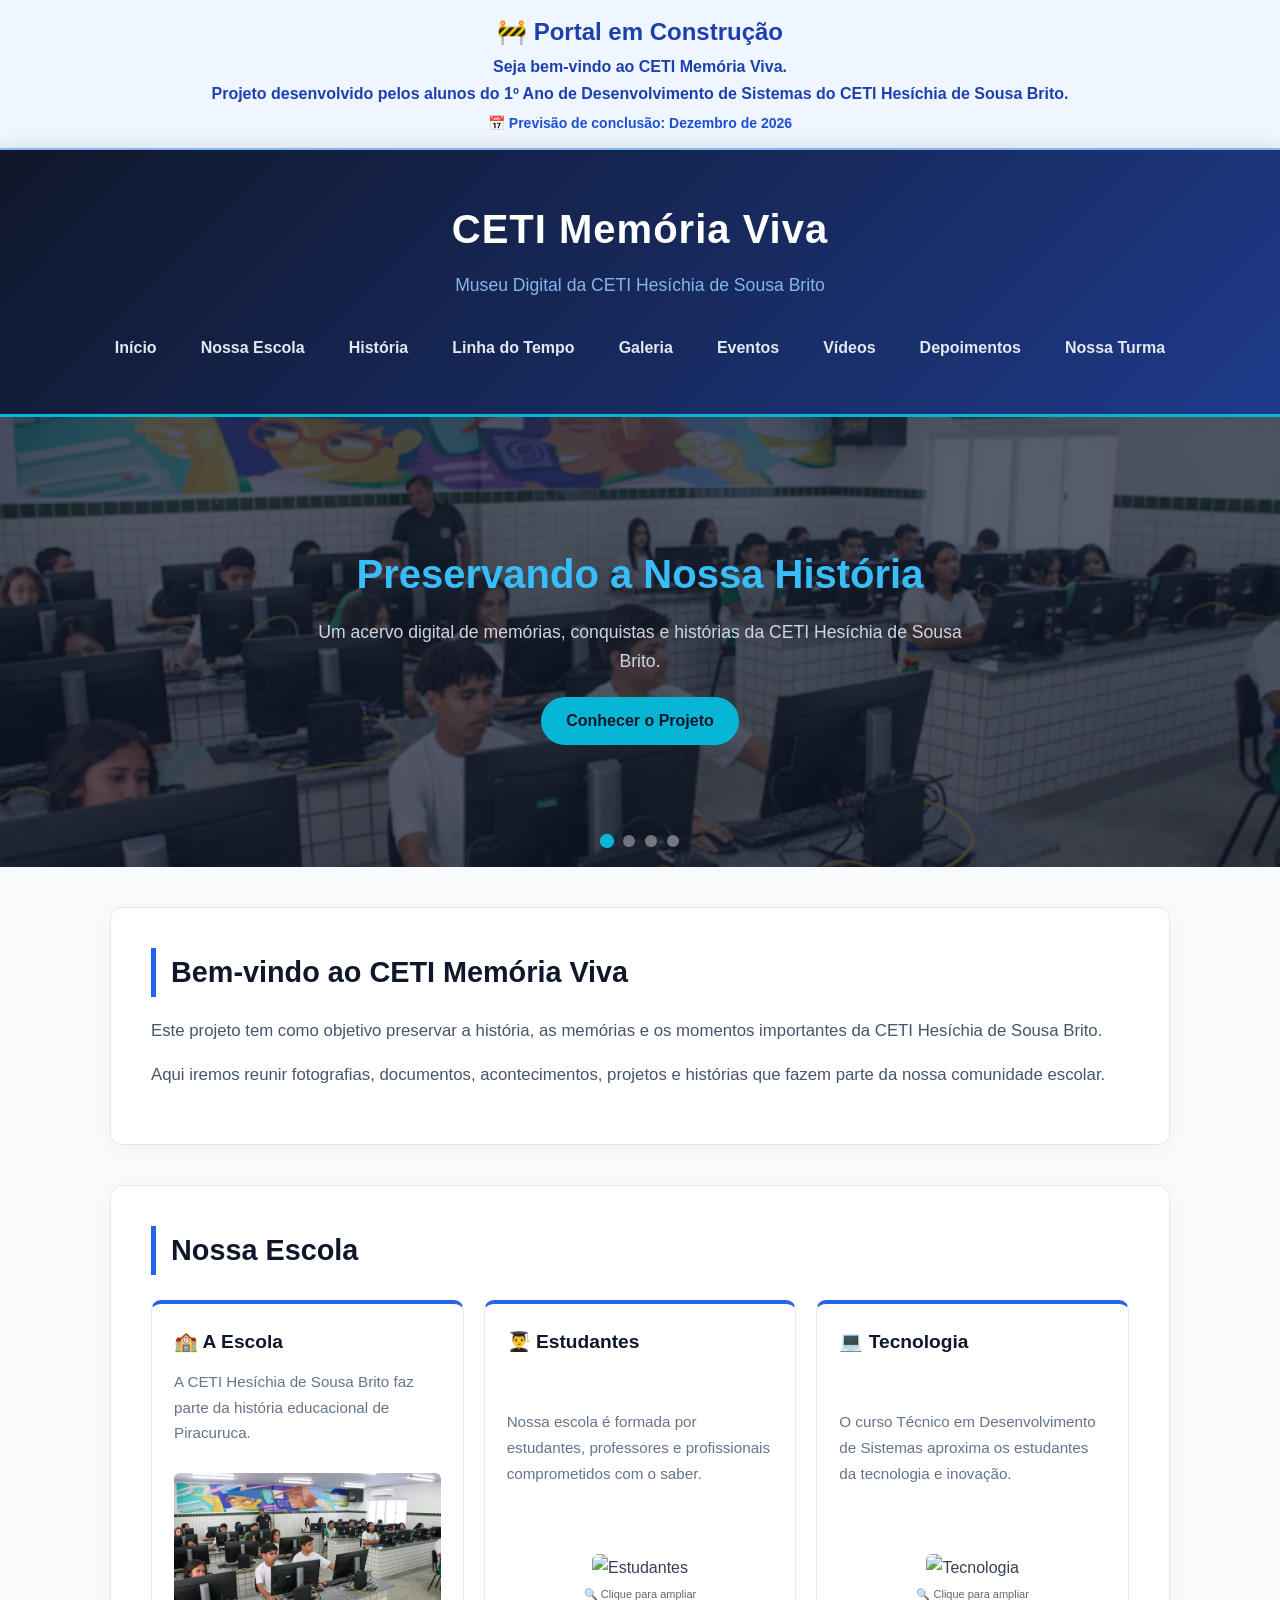
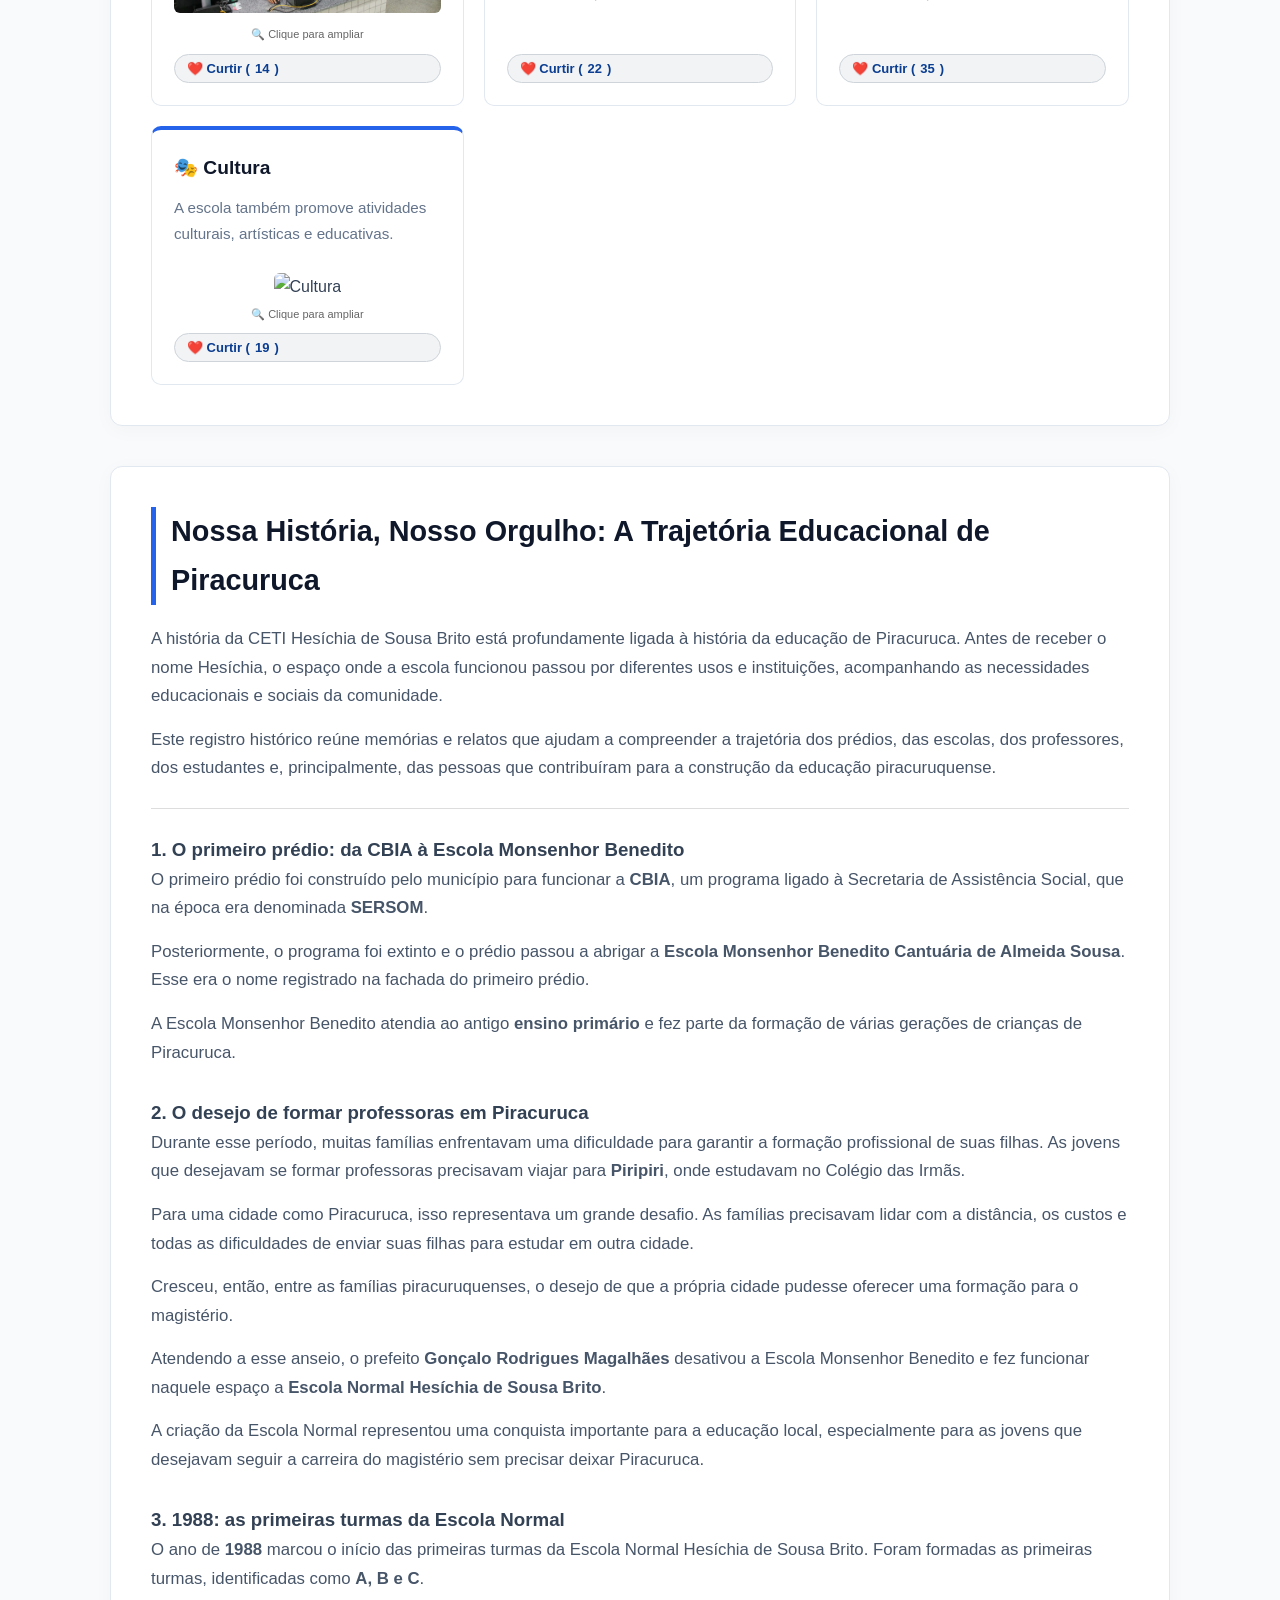
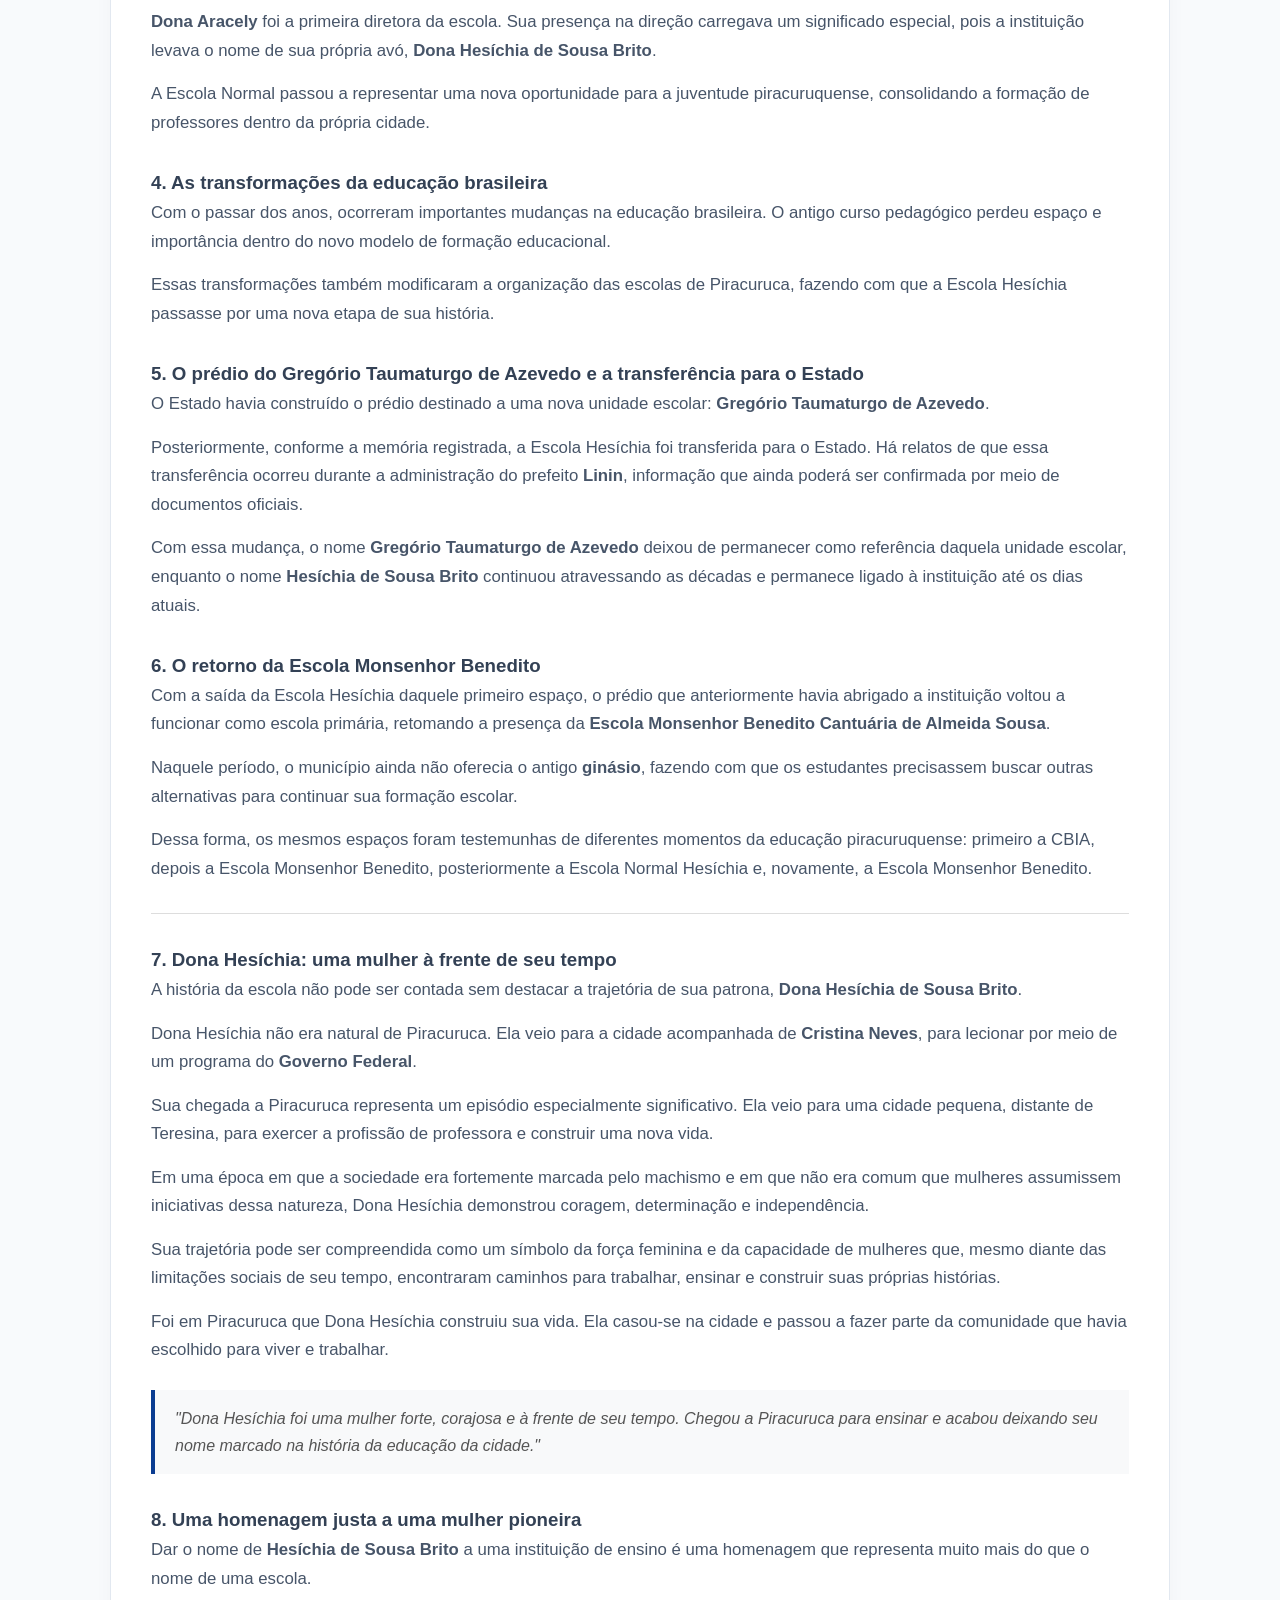
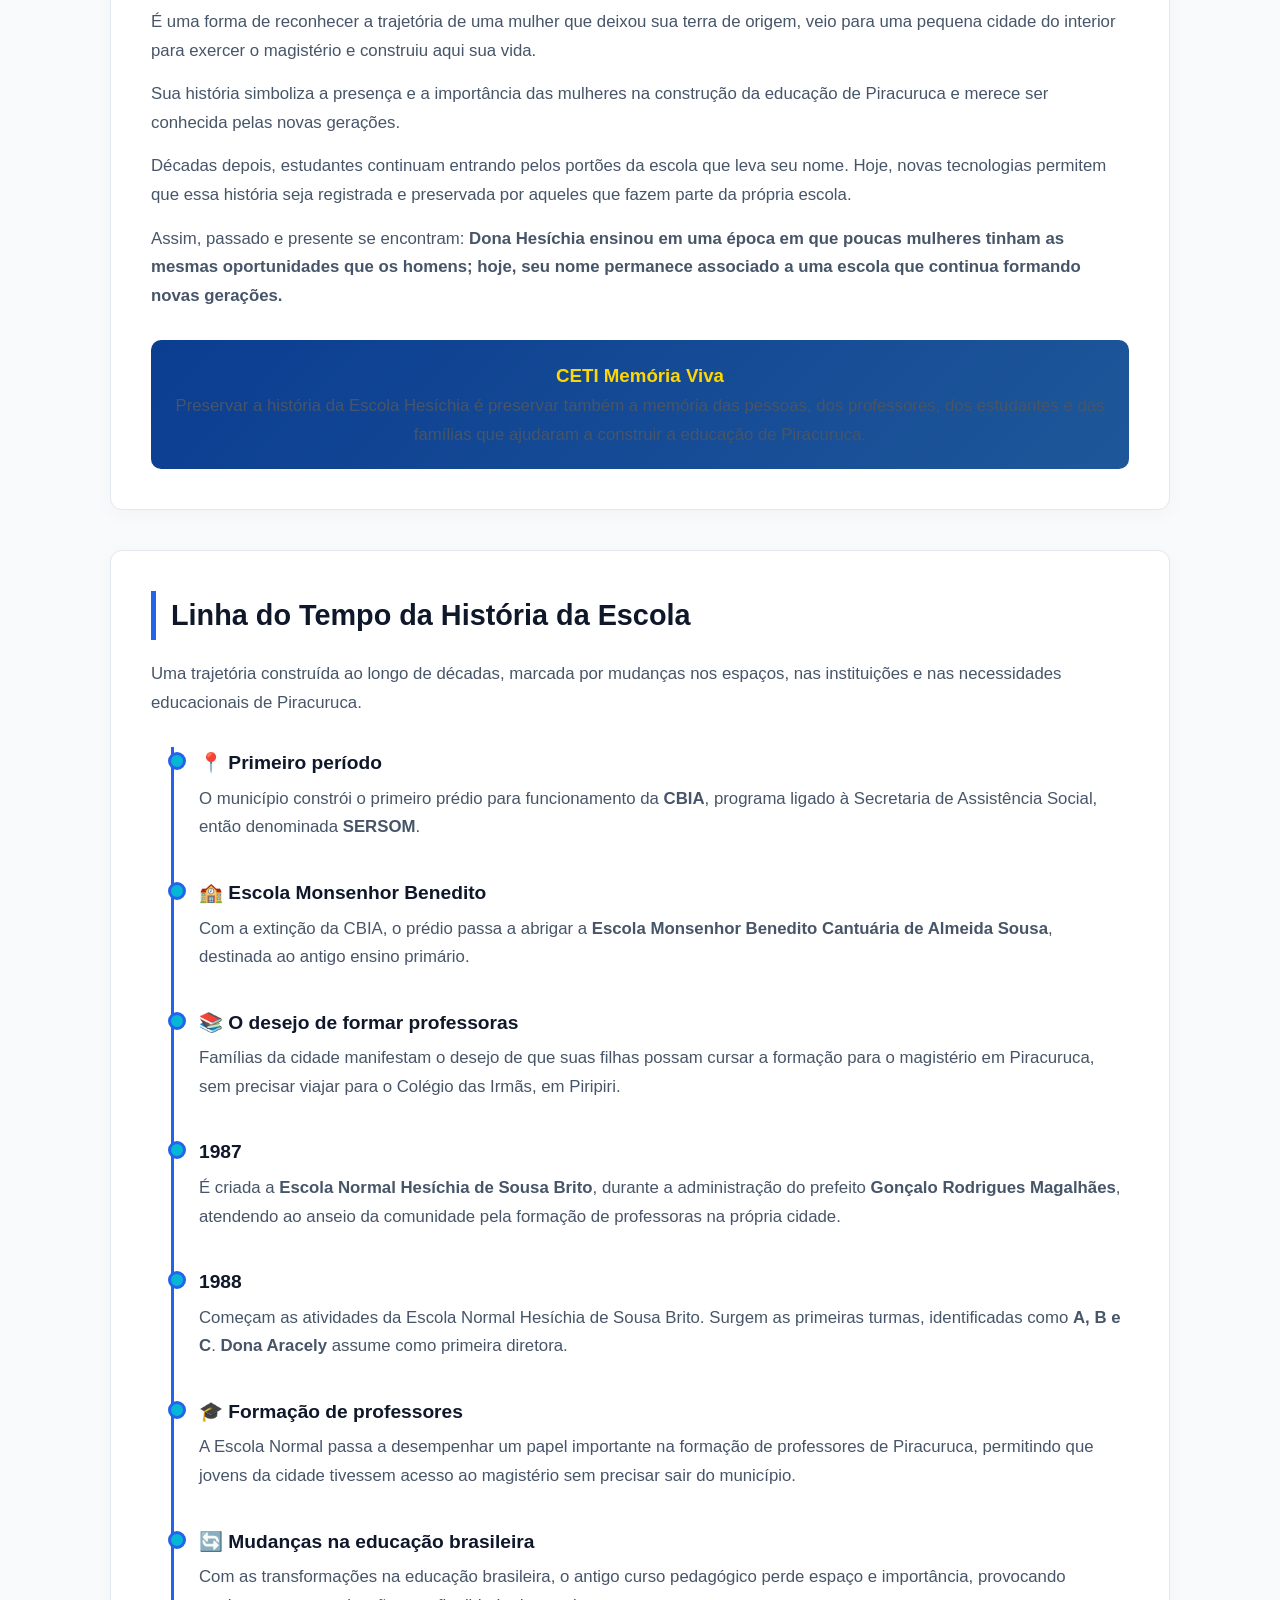
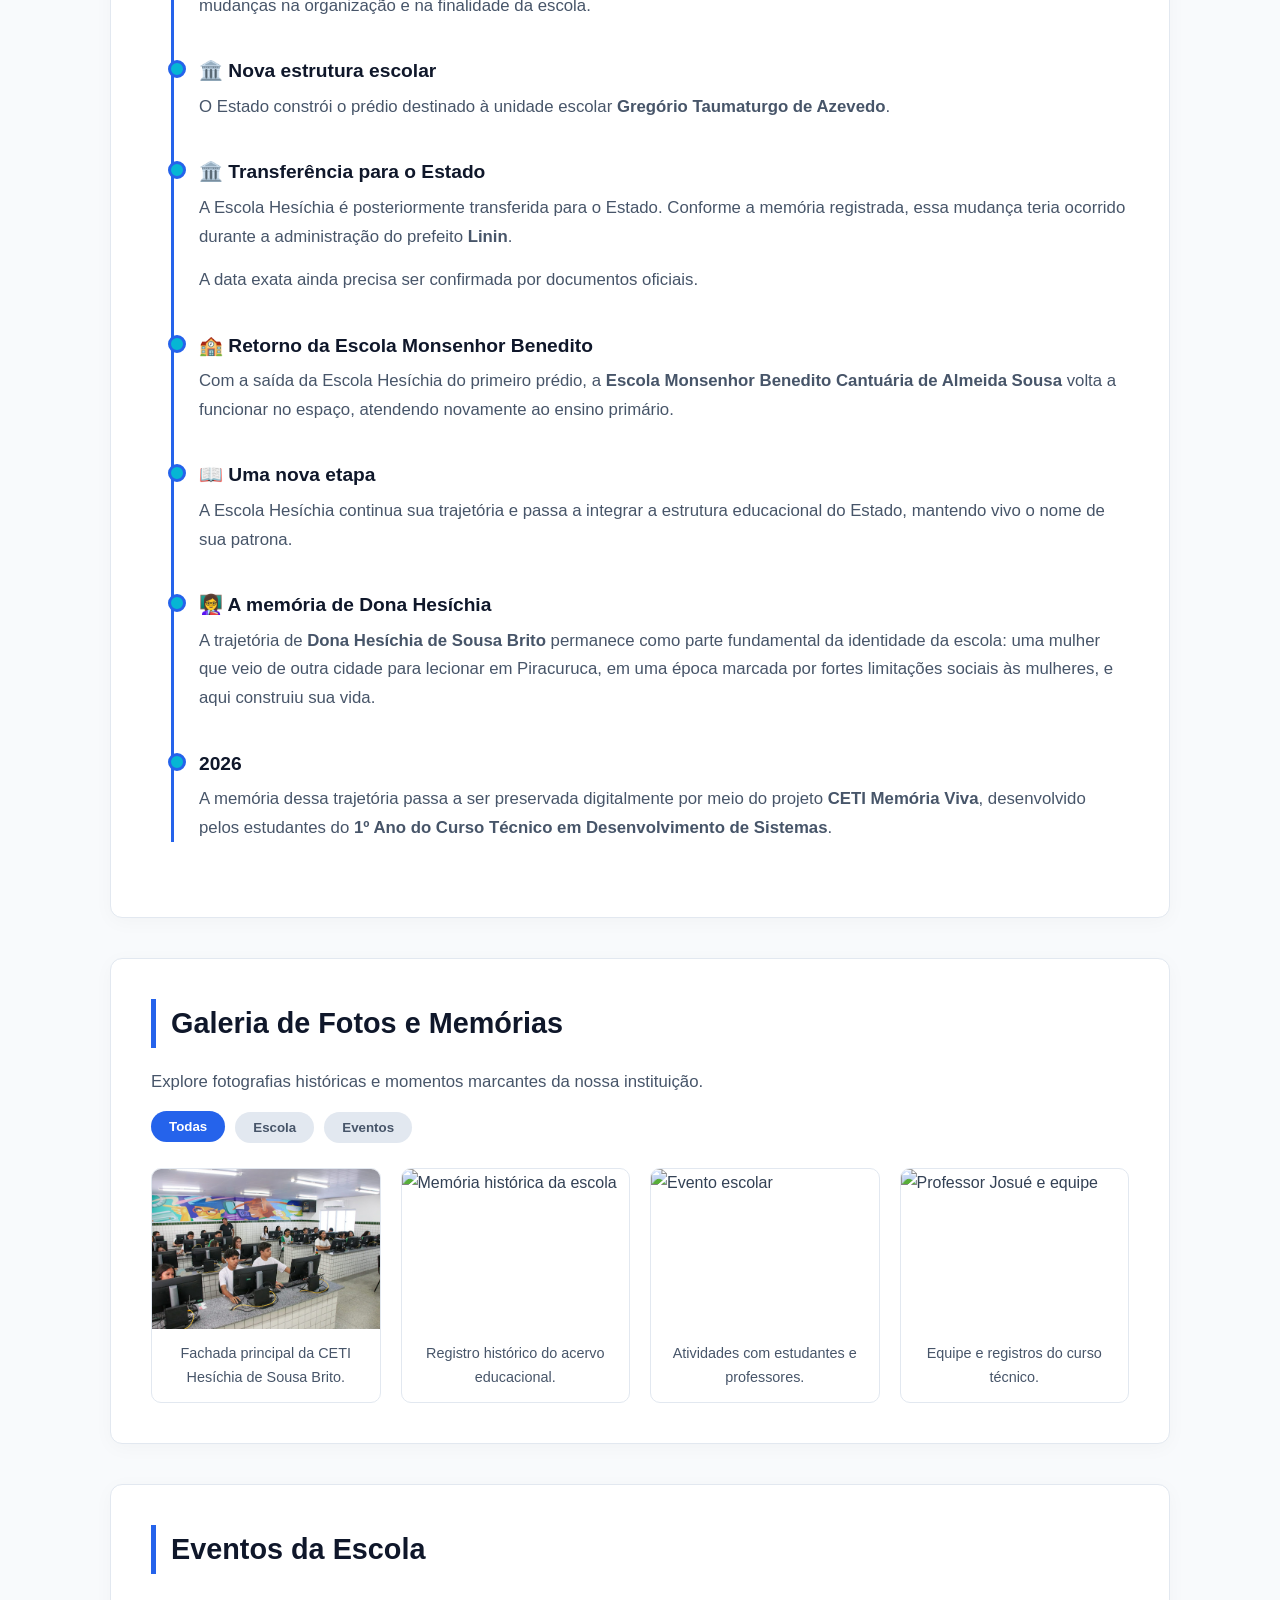
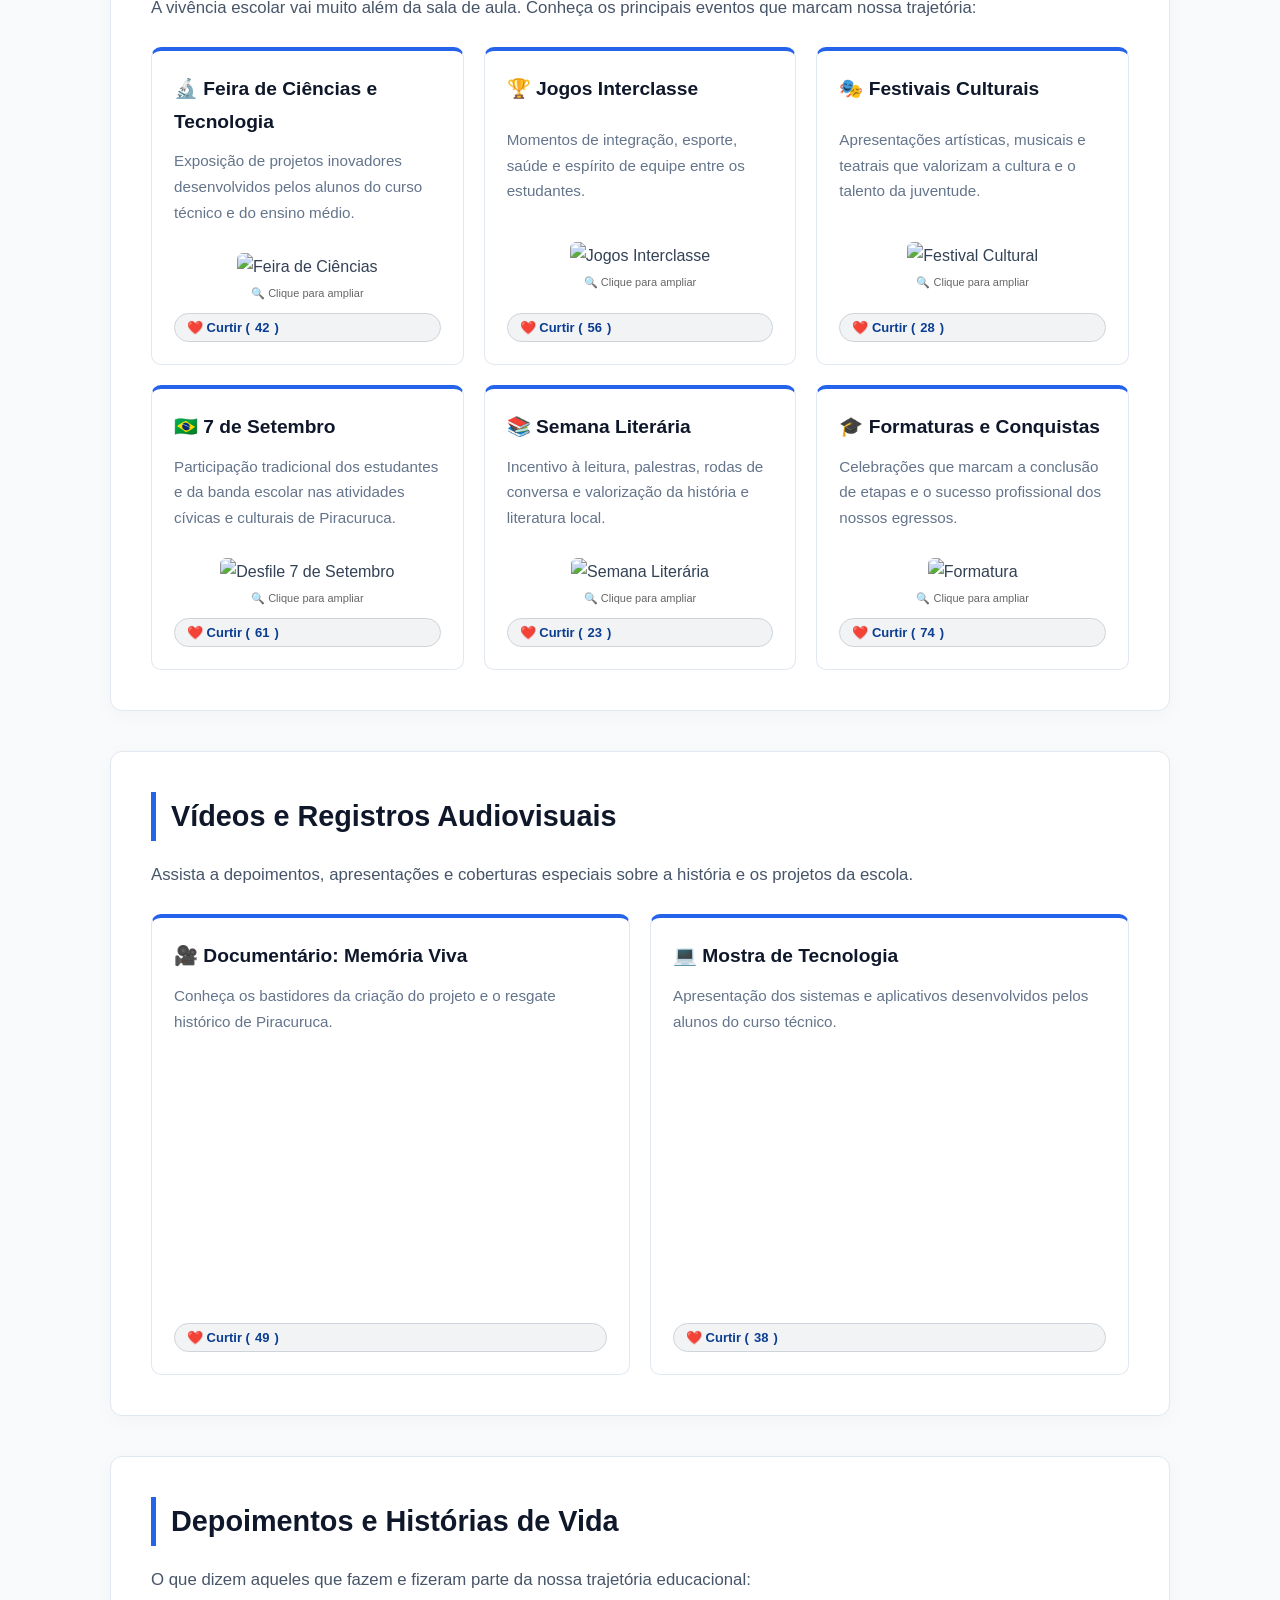
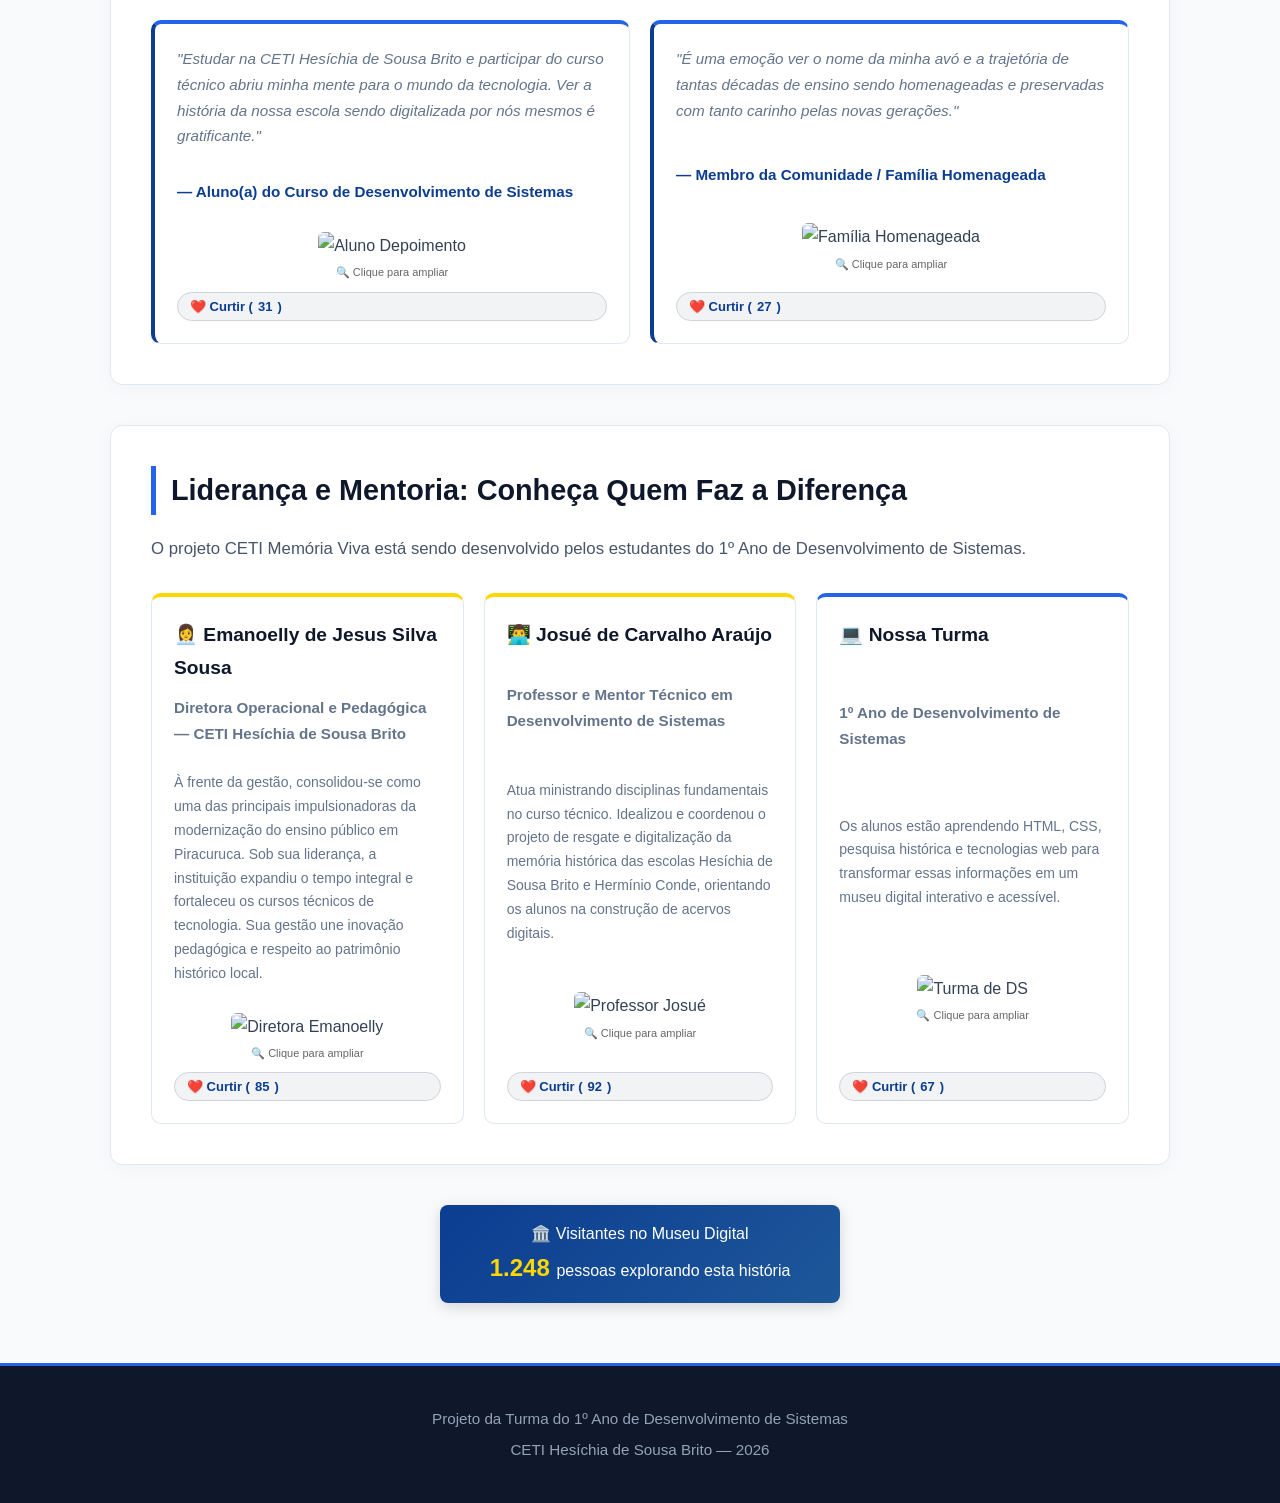
==== CETI Memória Viva/index.html @ ec04ed50 "Add files via upload" ====
<!DOCTYPE html> <html lang="pt-br"> <head> <meta charset="UTF-8"> <meta name="viewport" content="width=device-width, initial-scale=1.0"> <title>CETI Memória Viva</title> <link rel="stylesheet" href="style.css">
<style>
    /* ESTILO EXTRA PARA OS BOTÕES DE CURTIR E CONTADOR */
    .btn-curtir {
        background-color: #f1f3f5;
        border: 1px solid #ced4da;
        padding: 6px 12px;
        border-radius: 20px;
        cursor: pointer;
        font-size: 13px;
        font-weight: bold;
        color: #0b3d91;
        transition: all 0.2s ease;
        display: inline-flex;
        align-items: center;
        gap: 5px;
        margin-top: 10px;
    }

    .btn-curtir:hover {
        background-color: #0b3d91;
        color: #fff;
        border-color: #0b3d91;
    }

    .btn-curtir:disabled {
        cursor: default;
    }

    .contador-visitas-box {
        background: linear-gradient(135deg, #0b3d91, #1e5799);
        color: white;
        padding: 15px;
        border-radius: 8px;
        text-align: center;
        margin: 30px auto;
        max-width: 400px;
        box-shadow: 0 4px 15px rgba(0, 0, 0, 0.15);
    }

    .contador-visitas-box span {
        font-size: 24px;
        font-weight: bold;
        color: #ffd700;
    }
</style>

</head> <body>
<!-- AVISO DE CONSTRUÇÃO -->
<div class="aviso">
    <h2>🚧 Portal em Construção</h2>

    <p>
        Seja bem-vindo ao <strong>CETI Memória Viva</strong>.
    </p>

    <p>
        Projeto desenvolvido pelos alunos do
        <strong>1º Ano de Desenvolvimento de Sistemas</strong>
        do <strong>CETI Hesíchia de Sousa Brito</strong>.
    </p>

    <h3>📅 Previsão de conclusão: Dezembro de 2026</h3>
</div>

<!-- CABEÇALHO -->
<header>

    <h1>CETI Memória Viva</h1>

    <p>
        Museu Digital da CETI Hesíchia de Sousa Brito
    </p>

    <nav aria-label="Menu Principal">

        <a href="#inicio">Início</a>
        <a href="#escola">Nossa Escola</a>
        <a href="#historia">História</a>
        <a href="#linha-do-tempo">Linha do Tempo</a>
        <a href="#galeria">Galeria</a>
        <a href="#eventos">Eventos</a>
        <a href="#videos">Vídeos</a>
        <a href="#depoimentos">Depoimentos</a>
        <a href="#turma">Nossa Turma</a>

    </nav>

</header>

<!-- BANNER CARROSSEL -->
<div class="banner">

    <div class="slide ativo"
        style="background-image: url('imagens/fachada-ceti.jpg');">
    </div>

    <div class="slide"
        style="background-image: url('imagens/foto1998.jpg');">
    </div>

    <div class="slide"
        style="background-image: url('imagens/evento-escola.jpg');">
    </div>

    <div class="slide"
        style="background-image: url('imagens/josue.png');">
    </div>

    <div class="banner-conteudo">

        <h2>Preservando a Nossa História</h2>

        <p>
            Um acervo digital de memórias, conquistas e histórias
            da CETI Hesíchia de Sousa Brito.
        </p>

        <a href="#inicio" class="btn-banner">
            Conhecer o Projeto
        </a>

    </div>

    <div class="indicadores-carrossel">

        <span class="ponto ativo"></span>
        <span class="ponto"></span>
        <span class="ponto"></span>
        <span class="ponto"></span>

    </div>

</div>

<!-- CONTEÚDO PRINCIPAL -->
<main>

    <!-- INÍCIO -->
    <section id="inicio" class="inicio revelar">

        <h2>Bem-vindo ao CETI Memória Viva</h2>

        <p>
            Este projeto tem como objetivo preservar a história,
            as memórias e os momentos importantes da
            CETI Hesíchia de Sousa Brito.
        </p>

        <p>
            Aqui iremos reunir fotografias, documentos,
            acontecimentos, projetos e histórias que fazem parte
            da nossa comunidade escolar.
        </p>

    </section>

    <!-- NOSSA ESCOLA -->
    <section id="escola" class="revelar">

        <h2>Nossa Escola</h2>

        <div class="cards">

            <div class="card">

                <h3>🏫 A Escola</h3>

                <p>
                    A CETI Hesíchia de Sousa Brito faz parte da
                    história educacional de Piracuruca.
                </p>

                <div style="margin-top: 12px; text-align: center;">

                    <img
                        src="imagens/fachada-ceti.jpg"
                        alt="A Escola"
                        style="width: 100%; max-height: 140px; object-fit: cover; border-radius: 6px; cursor: pointer;"
                        title="Clique para ampliar">

                    <span style="font-size: 11px; color: #666; display: block; margin-top: 4px;">
                        🔍 Clique para ampliar
                    </span>

                </div>

                <button class="btn-curtir" onclick="curtir(this)">
                    ❤️ Curtir
                    (<span class="num-curtidas">14</span>)
                </button>

            </div>

            <div class="card">

                <h3>👨‍🎓 Estudantes</h3>

                <p>
                    Nossa escola é formada por estudantes,
                    professores e profissionais comprometidos
                    com o saber.
                </p>

                <div style="margin-top: 12px; text-align: center;">

                    <img
                        src="imagens/estudantes.jpg"
                        alt="Estudantes"
                        style="width: 100%; max-height: 140px; object-fit: cover; border-radius: 6px; cursor: pointer;"
                        title="Clique para ampliar">

                    <span style="font-size: 11px; color: #666; display: block; margin-top: 4px;">
                        🔍 Clique para ampliar
                    </span>

                </div>

                <button class="btn-curtir" onclick="curtir(this)">
                    ❤️ Curtir
                    (<span class="num-curtidas">22</span>)
                </button>

            </div>

            <div class="card">

                <h3>💻 Tecnologia</h3>

                <p>
                    O curso Técnico em Desenvolvimento de Sistemas
                    aproxima os estudantes da tecnologia e inovação.
                </p>

                <div style="margin-top: 12px; text-align: center;">

                    <img
                        src="imagens/tecnologia.jpg"
                        alt="Tecnologia"
                        style="width: 100%; max-height: 140px; object-fit: cover; border-radius: 6px; cursor: pointer;"
                        title="Clique para ampliar">

                    <span style="font-size: 11px; color: #666; display: block; margin-top: 4px;">
                        🔍 Clique para ampliar
                    </span>

                </div>

                <button class="btn-curtir" onclick="curtir(this)">
                    ❤️ Curtir
                    (<span class="num-curtidas">35</span>)
                </button>

            </div>

            <div class="card">

                <h3>🎭 Cultura</h3>

                <p>
                    A escola também promove atividades culturais,
                    artísticas e educativas.
                </p>

                <div style="margin-top: 12px; text-align: center;">

                    <img
                        src="imagens/cultura.jpg"
                        alt="Cultura"
                        style="width: 100%; max-height: 140px; object-fit: cover; border-radius: 6px; cursor: pointer;"
                        title="Clique para ampliar">

                    <span style="font-size: 11px; color: #666; display: block; margin-top: 4px;">
                        🔍 Clique para ampliar
                    </span>

                </div>

                <button class="btn-curtir" onclick="curtir(this)">
                    ❤️ Curtir
                    (<span class="num-curtidas">19</span>)
                </button>

            </div>

        </div>

    </section>

    <!-- HISTÓRIA -->
    <section id="historia" class="revelar">

        <h2>
            Nossa História, Nosso Orgulho:
            A Trajetória Educacional de Piracuruca
        </h2>

        <p>
            A história da CETI Hesíchia de Sousa Brito está
            profundamente ligada à história da educação de
            Piracuruca. Antes de receber o nome Hesíchia,
            o espaço onde a escola funcionou passou por
            diferentes usos e instituições, acompanhando
            as necessidades educacionais e sociais da comunidade.
        </p>

        <p>
            Este registro histórico reúne memórias e relatos
            que ajudam a compreender a trajetória dos prédios,
            das escolas, dos professores, dos estudantes e,
            principalmente, das pessoas que contribuíram para
            a construção da educação piracuruquense.
        </p>

        <hr style="margin: 25px 0; border: 0; border-top: 1px solid #ddd;">

        <h3>1. O primeiro prédio: da CBIA à Escola Monsenhor Benedito</h3>

        <p>
            O primeiro prédio foi construído pelo município
            para funcionar a <strong>CBIA</strong>, um programa
            ligado à Secretaria de Assistência Social, que na
            época era denominada <strong>SERSOM</strong>.
        </p>

        <p>
            Posteriormente, o programa foi extinto e o prédio
            passou a abrigar a
            <strong>Escola Monsenhor Benedito Cantuária de Almeida Sousa</strong>.
            Esse era o nome registrado na fachada do primeiro prédio.
        </p>

        <p>
            A Escola Monsenhor Benedito atendia ao antigo
            <strong>ensino primário</strong> e fez parte da
            formação de várias gerações de crianças de Piracuruca.
        </p>

        <h3 style="margin-top: 30px;">
            2. O desejo de formar professoras em Piracuruca
        </h3>

        <p>
            Durante esse período, muitas famílias enfrentavam
            uma dificuldade para garantir a formação profissional
            de suas filhas. As jovens que desejavam se formar
            professoras precisavam viajar para
            <strong>Piripiri</strong>, onde estudavam no
            Colégio das Irmãs.
        </p>

        <p>
            Para uma cidade como Piracuruca, isso representava
            um grande desafio. As famílias precisavam lidar com
            a distância, os custos e todas as dificuldades de
            enviar suas filhas para estudar em outra cidade.
        </p>

        <p>
            Cresceu, então, entre as famílias piracuruquenses,
            o desejo de que a própria cidade pudesse oferecer
            uma formação para o magistério.
        </p>

        <p>
            Atendendo a esse anseio, o prefeito
            <strong>Gonçalo Rodrigues Magalhães</strong>
            desativou a Escola Monsenhor Benedito e fez funcionar
            naquele espaço a
            <strong>Escola Normal Hesíchia de Sousa Brito</strong>.
        </p>

        <p>
            A criação da Escola Normal representou uma conquista
            importante para a educação local, especialmente para
            as jovens que desejavam seguir a carreira do magistério
            sem precisar deixar Piracuruca.
        </p>

        <h3 style="margin-top: 30px;">
            3. 1988: as primeiras turmas da Escola Normal
        </h3>

        <p>
            O ano de <strong>1988</strong> marcou o início das
            primeiras turmas da Escola Normal Hesíchia de Sousa
            Brito. Foram formadas as primeiras turmas, identificadas
            como <strong>A, B e C</strong>.
        </p>

        <p>
            <strong>Dona Aracely</strong> foi a primeira diretora
            da escola. Sua presença na direção carregava um
            significado especial, pois a instituição levava o
            nome de sua própria avó,
            <strong>Dona Hesíchia de Sousa Brito</strong>.
        </p>

        <p>
            A Escola Normal passou a representar uma nova
            oportunidade para a juventude piracuruquense,
            consolidando a formação de professores dentro
            da própria cidade.
        </p>

        <h3 style="margin-top: 30px;">
            4. As transformações da educação brasileira
        </h3>

        <p>
            Com o passar dos anos, ocorreram importantes mudanças
            na educação brasileira. O antigo curso pedagógico
            perdeu espaço e importância dentro do novo modelo
            de formação educacional.
        </p>

        <p>
            Essas transformações também modificaram a organização
            das escolas de Piracuruca, fazendo com que a Escola
            Hesíchia passasse por uma nova etapa de sua história.
        </p>

        <h3 style="margin-top: 30px;">
            5. O prédio do Gregório Taumaturgo de Azevedo
            e a transferência para o Estado
        </h3>

        <p>
            O Estado havia construído o prédio destinado a uma
            nova unidade escolar:
            <strong>Gregório Taumaturgo de Azevedo</strong>.
        </p>

        <p>
            Posteriormente, conforme a memória registrada,
            a Escola Hesíchia foi transferida para o Estado.
            Há relatos de que essa transferência ocorreu durante
            a administração do prefeito
            <strong>Linin</strong>, informação que ainda poderá
            ser confirmada por meio de documentos oficiais.
        </p>

        <p>
            Com essa mudança, o nome
            <strong>Gregório Taumaturgo de Azevedo</strong>
            deixou de permanecer como referência daquela unidade
            escolar, enquanto o nome
            <strong>Hesíchia de Sousa Brito</strong>
            continuou atravessando as décadas e permanece ligado
            à instituição até os dias atuais.
        </p>

        <h3 style="margin-top: 30px;">
            6. O retorno da Escola Monsenhor Benedito
        </h3>

        <p>
            Com a saída da Escola Hesíchia daquele primeiro espaço,
            o prédio que anteriormente havia abrigado a instituição
            voltou a funcionar como escola primária, retomando a
            presença da
            <strong>Escola Monsenhor Benedito Cantuária de Almeida Sousa</strong>.
        </p>

        <p>
            Naquele período, o município ainda não oferecia o
            antigo <strong>ginásio</strong>, fazendo com que os
            estudantes precisassem buscar outras alternativas
            para continuar sua formação escolar.
        </p>

        <p>
            Dessa forma, os mesmos espaços foram testemunhas de
            diferentes momentos da educação piracuruquense:
            primeiro a CBIA, depois a Escola Monsenhor Benedito,
            posteriormente a Escola Normal Hesíchia e, novamente,
            a Escola Monsenhor Benedito.
        </p>

        <hr style="margin: 30px 0; border: 0; border-top: 1px solid #ddd;">

        <h3>7. Dona Hesíchia: uma mulher à frente de seu tempo</h3>

        <p>
            A história da escola não pode ser contada sem destacar
            a trajetória de sua patrona,
            <strong>Dona Hesíchia de Sousa Brito</strong>.
        </p>

        <p>
            Dona Hesíchia não era natural de Piracuruca.
            Ela veio para a cidade acompanhada de
            <strong>Cristina Neves</strong>, para lecionar por
            meio de um programa do
            <strong>Governo Federal</strong>.
        </p>

        <p>
            Sua chegada a Piracuruca representa um episódio
            especialmente significativo. Ela veio para uma
            cidade pequena, distante de Teresina, para exercer
            a profissão de professora e construir uma nova vida.
        </p>

        <p>
            Em uma época em que a sociedade era fortemente
            marcada pelo machismo e em que não era comum que
            mulheres assumissem iniciativas dessa natureza,
            Dona Hesíchia demonstrou coragem, determinação
            e independência.
        </p>

        <p>
            Sua trajetória pode ser compreendida como um símbolo
            da força feminina e da capacidade de mulheres que,
            mesmo diante das limitações sociais de seu tempo,
            encontraram caminhos para trabalhar, ensinar e
            construir suas próprias histórias.
        </p>

        <p>
            Foi em Piracuruca que Dona Hesíchia construiu sua vida.
            Ela casou-se na cidade e passou a fazer parte da
            comunidade que havia escolhido para viver e trabalhar.
        </p>

        <blockquote
            style="border-left: 4px solid #0b3d91; margin: 25px 0; padding: 15px 20px; color: #555; font-style: italic; background: #f8f9fa;">

            "Dona Hesíchia foi uma mulher forte, corajosa e à
            frente de seu tempo. Chegou a Piracuruca para ensinar
            e acabou deixando seu nome marcado na história da
            educação da cidade."

        </blockquote>

        <h3 style="margin-top: 30px;">
            8. Uma homenagem justa a uma mulher pioneira
        </h3>

        <p>
            Dar o nome de
            <strong>Hesíchia de Sousa Brito</strong>
            a uma instituição de ensino é uma homenagem que
            representa muito mais do que o nome de uma escola.
        </p>

        <p>
            É uma forma de reconhecer a trajetória de uma mulher
            que deixou sua terra de origem, veio para uma pequena
            cidade do interior para exercer o magistério e
            construiu aqui sua vida.
        </p>

        <p>
            Sua história simboliza a presença e a importância
            das mulheres na construção da educação de Piracuruca
            e merece ser conhecida pelas novas gerações.
        </p>

        <p>
            Décadas depois, estudantes continuam entrando pelos
            portões da escola que leva seu nome. Hoje, novas
            tecnologias permitem que essa história seja registrada
            e preservada por aqueles que fazem parte da própria
            escola.
        </p>

        <p>
            Assim, passado e presente se encontram:
            <strong>Dona Hesíchia ensinou em uma época em que
            poucas mulheres tinham as mesmas oportunidades que
            os homens; hoje, seu nome permanece associado a uma
            escola que continua formando novas gerações.</strong>
        </p>

        <div
            style="background: linear-gradient(135deg, #0b3d91, #1e5799); color: white; padding: 20px; border-radius: 10px; margin-top: 30px; text-align: center;">

            <h3 style="color: #ffd700; margin-top: 0;">
                CETI Memória Viva
            </h3>

            <p style="margin-bottom: 0;">
                Preservar a história da Escola Hesíchia é preservar
                também a memória das pessoas, dos professores,
                dos estudantes e das famílias que ajudaram a
                construir a educação de Piracuruca.
            </p>

        </div>

    </section>

    <!-- LINHA DO TEMPO -->
    <section id="linha-do-tempo" class="revelar">

        <h2>Linha do Tempo da História da Escola</h2>

        <p>
            Uma trajetória construída ao longo de décadas,
            marcada por mudanças nos espaços, nas instituições
            e nas necessidades educacionais de Piracuruca.
        </p>

        <div class="timeline">

            <div class="evento">

                <h3>📍 Primeiro período</h3>

                <p>
                    O município constrói o primeiro prédio para
                    funcionamento da <strong>CBIA</strong>,
                    programa ligado à Secretaria de Assistência
                    Social, então denominada <strong>SERSOM</strong>.
                </p>

            </div>

            <div class="evento">

                <h3>🏫 Escola Monsenhor Benedito</h3>

                <p>
                    Com a extinção da CBIA, o prédio passa a
                    abrigar a
                    <strong>Escola Monsenhor Benedito Cantuária
                    de Almeida Sousa</strong>, destinada ao antigo
                    ensino primário.
                </p>

            </div>

            <div class="evento">

                <h3>📚 O desejo de formar professoras</h3>

                <p>
                    Famílias da cidade manifestam o desejo de que
                    suas filhas possam cursar a formação para o
                    magistério em Piracuruca, sem precisar viajar
                    para o Colégio das Irmãs, em Piripiri.
                </p>

            </div>

            <div class="evento">

                <h3>1987</h3>

                <p>
                    É criada a
                    <strong>Escola Normal Hesíchia de Sousa Brito</strong>,
                    durante a administração do prefeito
                    <strong>Gonçalo Rodrigues Magalhães</strong>,
                    atendendo ao anseio da comunidade pela formação
                    de professoras na própria cidade.
                </p>

            </div>

            <div class="evento">

                <h3>1988</h3>

                <p>
                    Começam as atividades da Escola Normal
                    Hesíchia de Sousa Brito. Surgem as primeiras
                    turmas, identificadas como
                    <strong>A, B e C</strong>.
                    <strong>Dona Aracely</strong> assume como
                    primeira diretora.
                </p>

            </div>

            <div class="evento">

                <h3>🎓 Formação de professores</h3>

                <p>
                    A Escola Normal passa a desempenhar um papel
                    importante na formação de professores de
                    Piracuruca, permitindo que jovens da cidade
                    tivessem acesso ao magistério sem precisar
                    sair do município.
                </p>

            </div>

            <div class="evento">

                <h3>🔄 Mudanças na educação brasileira</h3>

                <p>
                    Com as transformações na educação brasileira,
                    o antigo curso pedagógico perde espaço e
                    importância, provocando mudanças na organização
                    e na finalidade da escola.
                </p>

            </div>

            <div class="evento">

                <h3>🏛️ Nova estrutura escolar</h3>

                <p>
                    O Estado constrói o prédio destinado à unidade
                    escolar
                    <strong>Gregório Taumaturgo de Azevedo</strong>.
                </p>

            </div>

            <div class="evento">

                <h3>🏛️ Transferência para o Estado</h3>

                <p>
                    A Escola Hesíchia é posteriormente transferida
                    para o Estado. Conforme a memória registrada,
                    essa mudança teria ocorrido durante a
                    administração do prefeito
                    <strong>Linin</strong>.
                </p>

                <p>
                    A data exata ainda precisa ser confirmada
                    por documentos oficiais.
                </p>

            </div>

            <div class="evento">

                <h3>🏫 Retorno da Escola Monsenhor Benedito</h3>

                <p>
                    Com a saída da Escola Hesíchia do primeiro
                    prédio, a
                    <strong>Escola Monsenhor Benedito Cantuária
                    de Almeida Sousa</strong> volta a funcionar
                    no espaço, atendendo novamente ao ensino
                    primário.
                </p>

            </div>

            <div class="evento">

                <h3>📖 Uma nova etapa</h3>

                <p>
                    A Escola Hesíchia continua sua trajetória e
                    passa a integrar a estrutura educacional do
                    Estado, mantendo vivo o nome de sua patrona.
                </p>

            </div>

            <div class="evento">

                <h3>👩‍🏫 A memória de Dona Hesíchia</h3>

                <p>
                    A trajetória de
                    <strong>Dona Hesíchia de Sousa Brito</strong>
                    permanece como parte fundamental da identidade
                    da escola: uma mulher que veio de outra cidade
                    para lecionar em Piracuruca, em uma época
                    marcada por fortes limitações sociais às
                    mulheres, e aqui construiu sua vida.
                </p>

            </div>

            <div class="evento">

                <h3>2026</h3>

                <p>
                    A memória dessa trajetória passa a ser
                    preservada digitalmente por meio do projeto
                    <strong>CETI Memória Viva</strong>, desenvolvido
                    pelos estudantes do
                    <strong>1º Ano do Curso Técnico em
                    Desenvolvimento de Sistemas</strong>.
                </p>

            </div>

        </div>

    </section>

    <!-- GALERIA -->
    <section id="galeria" class="revelar">

        <h2>Galeria de Fotos e Memórias</h2>

        <p>
            Explore fotografias históricas e momentos marcantes
            da nossa instituição.
        </p>

        <div class="filtros-galeria">

            <button class="btn-filtro ativo" data-categoria="todas">
                Todas
            </button>

            <button class="btn-filtro" data-categoria="escola">
                Escola
            </button>

            <button class="btn-filtro" data-categoria="eventos">
                Eventos
            </button>

        </div>

        <div class="galeria">

            <div class="foto" data-categoria="escola">

                <img
                    src="imagens/fachada-ceti.jpg"
                    alt="Fachada da CETI"
                    loading="lazy">

                <p>
                    Fachada principal da CETI Hesíchia de Sousa Brito.
                </p>

            </div>

            <div class="foto" data-categoria="eventos">

                <img
                    src="imagens/foto1998.jpg"
                    alt="Memória histórica da escola"
                    loading="lazy">

                <p>
                    Registro histórico do acervo educacional.
                </p>

            </div>

            <div class="foto" data-categoria="eventos">

                <img
                    src="imagens/evento-escola.jpg"
                    alt="Evento escolar"
                    loading="lazy">

                <p>
                    Atividades com estudantes e professores.
                </p>

            </div>

            <div class="foto" data-categoria="escola">

                <img
                    src="imagens/josue.png"
                    alt="Professor Josué e equipe"
                    loading="lazy">

                <p>
                    Equipe e registros do curso técnico.
                </p>

            </div>

        </div>

    </section>

    <!-- EVENTOS -->
    <section id="eventos" class="revelar">

        <h2>Eventos da Escola</h2>

        <p>
            A vivência escolar vai muito além da sala de aula.
            Conheça os principais eventos que marcam nossa trajetória:
        </p>

        <div class="cards">

            <div class="card">

                <h3>🔬 Feira de Ciências e Tecnologia</h3>

                <p>
                    Exposição de projetos inovadores desenvolvidos
                    pelos alunos do curso técnico e do ensino médio.
                </p>

                <div style="margin-top: 12px; text-align: center;">

                    <img
                        src="imagens/feira-ciencias.jpg"
                        alt="Feira de Ciências"
                        style="width: 100%; max-height: 140px; object-fit: cover; border-radius: 6px; cursor: pointer;"
                        title="Clique para ampliar">

                    <span style="font-size: 11px; color: #666; display: block; margin-top: 4px;">
                        🔍 Clique para ampliar
                    </span>

                </div>

                <button class="btn-curtir" onclick="curtir(this)">
                    ❤️ Curtir
                    (<span class="num-curtidas">42</span>)
                </button>

            </div>

            <div class="card">

                <h3>🏆 Jogos Interclasse</h3>

                <p>
                    Momentos de integração, esporte, saúde e
                    espírito de equipe entre os estudantes.
                </p>

                <div style="margin-top: 12px; text-align: center;">

                    <img
                        src="imagens/interclasse.jpg"
                        alt="Jogos Interclasse"
                        style="width: 100%; max-height: 140px; object-fit: cover; border-radius: 6px; cursor: pointer;"
                        title="Clique para ampliar">

                    <span style="font-size: 11px; color: #666; display: block; margin-top: 4px;">
                        🔍 Clique para ampliar
                    </span>

                </div>

                <button class="btn-curtir" onclick="curtir(this)">
                    ❤️ Curtir
                    (<span class="num-curtidas">56</span>)
                </button>

            </div>

            <div class="card">

                <h3>🎭 Festivais Culturais</h3>

                <p>
                    Apresentações artísticas, musicais e teatrais
                    que valorizam a cultura e o talento da juventude.
                </p>

                <div style="margin-top: 12px; text-align: center;">

                    <img
                        src="imagens/festival-cultural.jpg"
                        alt="Festival Cultural"
                        style="width: 100%; max-height: 140px; object-fit: cover; border-radius: 6px; cursor: pointer;"
                        title="Clique para ampliar">

                    <span style="font-size: 11px; color: #666; display: block; margin-top: 4px;">
                        🔍 Clique para ampliar
                    </span>

                </div>

                <button class="btn-curtir" onclick="curtir(this)">
                    ❤️ Curtir
                    (<span class="num-curtidas">28</span>)
                </button>

            </div>

            <div class="card">

                <h3>🇧🇷 7 de Setembro</h3>

                <p>
                    Participação tradicional dos estudantes e da
                    banda escolar nas atividades cívicas e culturais
                    de Piracuruca.
                </p>

                <div style="margin-top: 12px; text-align: center;">

                    <img
                        src="imagens/desfile-7setembro.jpg"
                        alt="Desfile 7 de Setembro"
                        style="width: 100%; max-height: 140px; object-fit: cover; border-radius: 6px; cursor: pointer;"
                        title="Clique para ampliar">

                    <span style="font-size: 11px; color: #666; display: block; margin-top: 4px;">
                        🔍 Clique para ampliar
                    </span>

                </div>

                <button class="btn-curtir" onclick="curtir(this)">
                    ❤️ Curtir
                    (<span class="num-curtidas">61</span>)
                </button>

            </div>

            <div class="card">

                <h3>📚 Semana Literária</h3>

                <p>
                    Incentivo à leitura, palestras, rodas de conversa
                    e valorização da história e literatura local.
                </p>

                <div style="margin-top: 12px; text-align: center;">

                    <img
                        src="imagens/semana-literaria.jpg"
                        alt="Semana Literária"
                        style="width: 100%; max-height: 140px; object-fit: cover; border-radius: 6px; cursor: pointer;"
                        title="Clique para ampliar">

                    <span style="font-size: 11px; color: #666; display: block; margin-top: 4px;">
                        🔍 Clique para ampliar
                    </span>

                </div>

                <button class="btn-curtir" onclick="curtir(this)">
                    ❤️ Curtir
                    (<span class="num-curtidas">23</span>)
                </button>

            </div>

            <div class="card">

                <h3>🎓 Formaturas e Conquistas</h3>

                <p>
                    Celebrações que marcam a conclusão de etapas
                    e o sucesso profissional dos nossos egressos.
                </p>

                <div style="margin-top: 12px; text-align: center;">

                    <img
                        src="imagens/formatura.jpg"
                        alt="Formatura"
                        style="width: 100%; max-height: 140px; object-fit: cover; border-radius: 6px; cursor: pointer;"
                        title="Clique para ampliar">

                    <span style="font-size: 11px; color: #666; display: block; margin-top: 4px;">
                        🔍 Clique para ampliar
                    </span>

                </div>

                <button class="btn-curtir" onclick="curtir(this)">
                    ❤️ Curtir
                    (<span class="num-curtidas">74</span>)
                </button>

            </div>

        </div>

    </section>

    <!-- VÍDEOS -->
    <section id="videos" class="revelar">

        <h2>Vídeos e Registros Audiovisuais</h2>

        <p>
            Assista a depoimentos, apresentações e coberturas
            especiais sobre a história e os projetos da escola.
        </p>

        <div class="cards">

            <div class="card">

                <h3>🎥 Documentário: Memória Viva</h3>

                <p>
                    Conheça os bastidores da criação do projeto
                    e o resgate histórico de Piracuruca.
                </p>

                <div
                    style="margin-top: 15px; position: relative; padding-bottom: 56.25%; height: 0; overflow: hidden; border-radius: 8px;">

                    <iframe
                        style="position: absolute; top: 0; left: 0; width: 100%; height: 100%; border:0;"
                        src="https://www.youtube.com/embed/exemplo"
                        title="Vídeo Institucional"
                        allowfullscreen>
                    </iframe>

                </div>

                <button class="btn-curtir" onclick="curtir(this)"
                    style="margin-top: 15px;">

                    ❤️ Curtir
                    (<span class="num-curtidas">49</span>)

                </button>

            </div>

            <div class="card">

                <h3>💻 Mostra de Tecnologia</h3>

                <p>
                    Apresentação dos sistemas e aplicativos
                    desenvolvidos pelos alunos do curso técnico.
                </p>

                <div
                    style="margin-top: 15px; position: relative; padding-bottom: 56.25%; height: 0; overflow: hidden; border-radius: 8px;">

                    <iframe
                        style="position: absolute; top: 0; left: 0; width: 100%; height: 100%; border:0;"
                        src="https://www.youtube.com/embed/exemplo"
                        title="Mostra de Tecnologia"
                        allowfullscreen>
                    </iframe>

                </div>

                <button class="btn-curtir" onclick="curtir(this)"
                    style="margin-top: 15px;">

                    ❤️ Curtir
                    (<span class="num-curtidas">38</span>)

                </button>

            </div>

        </div>

    </section>

    <!-- DEPOIMENTOS -->
    <section id="depoimentos" class="revelar">

        <h2>Depoimentos e Histórias de Vida</h2>

        <p>
            O que dizem aqueles que fazem e fizeram parte
            da nossa trajetória educacional:
        </p>

        <div class="cards">

            <div class="card"
                style="border-left: 4px solid #0b3d91;">

                <p style="font-style: italic;">

                    "Estudar na CETI Hesíchia de Sousa Brito e
                    participar do curso técnico abriu minha mente
                    para o mundo da tecnologia. Ver a história da
                    nossa escola sendo digitalizada por nós mesmos
                    é gratificante."

                </p>

                <p
                    style="margin-top: 15px; font-weight: bold; color: #0b3d91;">

                    — Aluno(a) do Curso de Desenvolvimento
                    de Sistemas

                </p>

                <div style="margin-top: 12px; text-align: center;">

                    <img
                        src="imagens/depoimento-aluno.jpg"
                        alt="Aluno Depoimento"
                        style="width: 100%; max-height: 120px; object-fit: cover; border-radius: 6px; cursor: pointer;"
                        title="Clique para ampliar">

                    <span style="font-size: 11px; color: #666; display: block; margin-top: 4px;">
                        🔍 Clique para ampliar
                    </span>

                </div>

                <button class="btn-curtir" onclick="curtir(this)">
                    ❤️ Curtir
                    (<span class="num-curtidas">31</span>)
                </button>

            </div>

            <div class="card"
                style="border-left: 4px solid #0b3d91;">

                <p style="font-style: italic;">

                    "É uma emoção ver o nome da minha avó e a
                    trajetória de tantas décadas de ensino sendo
                    homenageadas e preservadas com tanto carinho
                    pelas novas gerações."

                </p>

                <p
                    style="margin-top: 15px; font-weight: bold; color: #0b3d91;">

                    — Membro da Comunidade / Família Homenageada

                </p>

                <div style="margin-top: 12px; text-align: center;">

                    <img
                        src="imagens/depoimento-familia.jpg"
                        alt="Família Homenageada"
                        style="width: 100%; max-height: 120px; object-fit: cover; border-radius: 6px; cursor: pointer;"
                        title="Clique para ampliar">

                    <span style="font-size: 11px; color: #666; display: block; margin-top: 4px;">
                        🔍 Clique para ampliar
                    </span>

                </div>

                <button class="btn-curtir" onclick="curtir(this)">
                    ❤️ Curtir
                    (<span class="num-curtidas">27</span>)
                </button>

            </div>

        </div>

    </section>

    <!-- NOSSA TURMA -->
    <section id="turma" class="revelar">

        <h2>
            Liderança e Mentoria:
            Conheça Quem Faz a Diferença
        </h2>

        <p>
            O projeto CETI Memória Viva está sendo desenvolvido
            pelos estudantes do 1º Ano de Desenvolvimento de Sistemas.
        </p>

        <div class="cards" style="margin-top: 30px;">

            <div class="card"
                style="border-top-color: #ffd700;">

                <h3>
                    👩‍💼 Emanoelly de Jesus Silva Sousa
                </h3>

                <p>
                    <strong>
                        Diretora Operacional e Pedagógica —
                        CETI Hesíchia de Sousa Brito
                    </strong>
                </p>

                <p style="font-size: 14px; margin-top: 10px;">

                    À frente da gestão, consolidou-se como uma
                    das principais impulsionadoras da modernização
                    do ensino público em Piracuruca. Sob sua
                    liderança, a instituição expandiu o tempo
                    integral e fortaleceu os cursos técnicos de
                    tecnologia. Sua gestão une inovação pedagógica
                    e respeito ao patrimônio histórico local.

                </p>

                <div style="margin-top: 12px; text-align: center;">

                    <img
                        src="imagens/diretora-emanoelly.jpg"
                        alt="Diretora Emanoelly"
                        style="width: 100%; max-height: 140px; object-fit: cover; border-radius: 6px; cursor: pointer;"
                        title="Clique para ampliar">

                    <span style="font-size: 11px; color: #666; display: block; margin-top: 4px;">
                        🔍 Clique para ampliar
                    </span>

                </div>

                <button class="btn-curtir" onclick="curtir(this)">
                    ❤️ Curtir
                    (<span class="num-curtidas">85</span>)
                </button>

            </div>

            <div class="card"
                style="border-top-color: #ffd700;">

                <h3>
                    👨‍💻 Josué de Carvalho Araújo
                </h3>

                <p>
                    <strong>
                        Professor e Mentor Técnico em
                        Desenvolvimento de Sistemas
                    </strong>
                </p>

                <p style="font-size: 14px; margin-top: 10px;">

                    Atua ministrando disciplinas fundamentais
                    no curso técnico. Idealizou e coordenou o
                    projeto de resgate e digitalização da memória
                    histórica das escolas Hesíchia de Sousa Brito
                    e Hermínio Conde, orientando os alunos na
                    construção de acervos digitais.

                </p>

                <div style="margin-top: 12px; text-align: center;">

                    <img
                        src="imagens/josue.png"
                        alt="Professor Josué"
                        style="width: 100%; max-height: 140px; object-fit: cover; border-radius: 6px; cursor: pointer;"
                        title="Clique para ampliar">

                    <span style="font-size: 11px; color: #666; display: block; margin-top: 4px;">
                        🔍 Clique para ampliar
                    </span>

                </div>

                <button class="btn-curtir" onclick="curtir(this)">
                    ❤️ Curtir
                    (<span class="num-curtidas">92</span>)
                </button>

            </div>

            <div class="card">

                <h3>💻 Nossa Turma</h3>

                <p>
                    <strong>
                        1º Ano de Desenvolvimento de Sistemas
                    </strong>
                </p>

                <p style="font-size: 14px; margin-top: 10px;">

                    Os alunos estão aprendendo HTML, CSS,
                    pesquisa histórica e tecnologias web para
                    transformar essas informações em um museu
                    digital interativo e acessível.

                </p>

                <div style="margin-top: 12px; text-align: center;">

                    <img
                        src="imagens/turma-ds.jpg"
                        alt="Turma de DS"
                        style="width: 100%; max-height: 140px; object-fit: cover; border-radius: 6px; cursor: pointer;"
                        title="Clique para ampliar">

                    <span style="font-size: 11px; color: #666; display: block; margin-top: 4px;">
                        🔍 Clique para ampliar
                    </span>

                </div>

                <button class="btn-curtir" onclick="curtir(this)">
                    ❤️ Curtir
                    (<span class="num-curtidas">67</span>)
                </button>

            </div>

        </div>

    </section>

</main>

<!-- CONTADOR DE VISITANTES -->
<div class="contador-visitas-box">

    <p>
        🏛️ Visitantes no Museu Digital
    </p>

    <span id="contador-visitas">
        1.248
    </span>

    pessoas explorando esta história

</div>

<!-- RODAPÉ -->
<footer>

    <p>
        Projeto da Turma do 1º Ano de Desenvolvimento de Sistemas
    </p>

    <p>
        CETI Hesíchia de Sousa Brito — 2026
    </p>

</footer>

<!-- SCRIPT -->
<script>

    /* ==========================================
       FUNÇÃO DE CURTIR
    ========================================== */

    function curtir(botao) {

        const spanNum =
            botao.querySelector('.num-curtidas');

        let atual =
            parseInt(spanNum.textContent);

        spanNum.textContent = atual + 1;

        botao.style.backgroundColor = '#e7f5ff';
        botao.style.color = '#1864ab';
        botao.style.borderColor = '#74c0fc';

        botao.disabled = true;

    }

    document.addEventListener("DOMContentLoaded", () => {

        /* ==========================================
           1. REVELAÇÃO AO ROLAR
        ========================================== */

        const elementosRevelar =
            document.querySelectorAll(
                ".revelar, .card, .evento"
            );

        const observer =
            new IntersectionObserver(
                (entries) => {

                    entries.forEach((entry) => {

                        if (entry.isIntersecting) {

                            entry.target.classList.add("visivel");

                            observer.unobserve(entry.target);

                        }

                    });

                },
                {
                    threshold: 0.15
                }
            );

        elementosRevelar.forEach(
            el => observer.observe(el)
        );

        /* ==========================================
           2. MENU ATIVO DURANTE O SCROLL
        ========================================== */

        const secoes =
            document.querySelectorAll("section[id]");

        const linksNav =
            document.querySelectorAll("nav a");

        window.addEventListener(
            "scroll",
            () => {

                let atual = "";

                secoes.forEach((secao) => {

                    if (
                        window.scrollY >=
                        secao.offsetTop - 180
                    ) {

                        atual =
                            secao.getAttribute("id");

                    }

                });

                linksNav.forEach((link) => {

                    link.classList.toggle(
                        "ativo",
                        link.getAttribute("href") ===
                        `#${atual}`
                    );

                });

            },
            {
                passive: true
            }
        );

        /* ==========================================
           3. BANNER CARROSSEL
        ========================================== */

        const slides =
            document.querySelectorAll(".slide");

        const pontos =
            document.querySelectorAll(".ponto");

        let slideAtual = 0;

        function mudarSlide(indice) {

            slides.forEach(
                s => s.classList.remove("ativo")
            );

            pontos.forEach(
                p => p.classList.remove("ativo")
            );

            slides[indice].classList.add("ativo");

            pontos[indice].classList.add("ativo");

            slideAtual = indice;

        }

        let intervalo =
            setInterval(() => {

                mudarSlide(
                    (slideAtual + 1) %
                    slides.length
                );

            }, 5000);

        pontos.forEach(
            (ponto, idx) => {

                ponto.addEventListener(
                    "click",
                    () => {

                        mudarSlide(idx);

                        clearInterval(intervalo);

                        intervalo =
                            setInterval(
                                () =>
                                    mudarSlide(
                                        (slideAtual + 1) %
                                        slides.length
                                    ),
                                5000
                            );

                    }
                );

            }
        );

        /* ==========================================
           4. FILTROS DA GALERIA
        ========================================== */

        const botoesFiltro =
            document.querySelectorAll(".btn-filtro");

        const fotos =
            document.querySelectorAll(".galeria .foto");

        botoesFiltro.forEach(
            botao => {

                botao.addEventListener(
                    "click",
                    () => {

                        botoesFiltro.forEach(
                            b =>
                                b.classList.remove("ativo")
                        );

                        botao.classList.add("ativo");

                        const categoria =
                            botao.getAttribute(
                                "data-categoria"
                            );

                        fotos.forEach(
                            foto => {

                                if (
                                    categoria === "todas" ||
                                    foto.getAttribute(
                                        "data-categoria"
                                    ) === categoria
                                ) {

                                    foto.classList.remove(
                                        "esconder"
                                    );

                                } else {

                                    foto.classList.add(
                                        "esconder"
                                    );

                                }

                            }
                        );

                    }
                );

            }
        );

        /* ==========================================
           5. MODAL DE ZOOM DAS IMAGENS
        ========================================== */

        document.querySelectorAll("img")
            .forEach(img => {

                img.addEventListener(
                    "click",
                    () => {

                        const overlay =
                            document.createElement("div");

                        overlay.className =
                            "modal-overlay";

                        overlay.innerHTML = `
                            <img
                                src="${img.src}"
                                class="modal-img"
                                alt="Zoom da imagem">
                        `;

                        document.body.appendChild(
                            overlay
                        );

                        requestAnimationFrame(
                            () =>
                                overlay.classList.add(
                                    "ativo"
                                )
                        );

                        overlay.addEventListener(
                            "click",
                            () => {

                                overlay.classList.remove(
                                    "ativo"
                                );

                                setTimeout(
                                    () =>
                                        overlay.remove(),
                                    300
                                );

                            }
                        );

                    }
                );

            });

        /* ==========================================
           6. CONTADOR DE VISITAS
        ========================================== */

        const contadorEl =
            document.getElementById(
                "contador-visitas"
            );

        if (contadorEl) {

            let visitasAtuais = 1248;

            setInterval(
                () => {

                    visitasAtuais +=
                        Math.floor(
                            Math.random() * 3
                        ) + 1;

                    contadorEl.textContent =
                        visitasAtuais.toLocaleString(
                            "pt-BR"
                        );

                },
                15000
            );

        }

    });

</script>

</body> </html>
---- CETI Memória Viva/style.css ----
/* RESET E CONFIGURAÇÕES GERAIS */
* {
    margin: 0;
    padding: 0;
    box-sizing: border-box;
    font-family: 'Segoe UI', Tahoma, Geneva, Verdana, sans-serif;
}

html {
    scroll-behavior: smooth;
}

body {
    background-color: #f8fafc;
    color: #334155;
    line-height: 1.7;
}

/* AVISO DE CONSTRUÇÃO */
.aviso {
    background-color: #eff6ff;
    color: #1e40af;
    text-align: center;
    padding: 12px;
    font-weight: 600;
    border-bottom: 2px solid #93c5fd;
}

.aviso h3 {
    margin-top: 5px;
    font-size: 14px;
    color: #1d4ed8;
}

/* CABEÇALHO */
header {
    background: linear-gradient(135deg, #0f172a, #1e3a8a);
    color: white;
    text-align: center;
    padding: 45px 20px;
    box-shadow: 0 4px 20px rgba(15, 23, 42, 0.25);
    border-bottom: 3px solid #06b6d4;
}

header h1 {
    font-size: 2.5rem;
    margin-bottom: 8px;
    letter-spacing: 1px;
}

header p {
    font-size: 1.1rem;
    opacity: 0.9;
    margin-bottom: 25px;
    color: #93c5fd;
}

/* MENU DE NAVEGAÇÃO */
nav {
    display: flex;
    justify-content: center;
    flex-wrap: wrap;
    gap: 12px;
    margin-top: 15px;
}

nav a {
    color: #e2e8f0;
    text-decoration: none;
    font-weight: 600;
    padding: 8px 16px;
    border-radius: 20px;
    transition: background 0.3s ease, transform 0.2s ease, color 0.3s ease;
}

nav a:hover, nav a.ativo {
    background-color: #06b6d4;
    color: #0f172a;
    transform: translateY(-2px);
    font-weight: 700;
}

/* BANNER CARROSSEL (HERO) */
.banner {
    position: relative;
    height: 450px;
    overflow: hidden;
    display: flex;
    align-items: center;
    justify-content: center;
    text-align: center;
    color: white;
}

.slide {
    position: absolute;
    top: 0;
    left: 0;
    width: 100%;
    height: 100%;
    background-size: cover;
    background-position: center;
    opacity: 0;
    transition: opacity 1s ease-in-out;
    z-index: 1;
}

.slide.ativo {
    opacity: 1;
}

.banner::after {
    content: '';
    position: absolute;
    top: 0;
    left: 0;
    width: 100%;
    height: 100%;
    background: rgba(15, 23, 42, 0.7);
    z-index: 2;
}

.banner-conteudo {
    position: relative;
    z-index: 3;
    max-width: 700px;
    padding: 20px;
}

.banner-conteudo h2 {
    font-size: 2.5rem;
    margin-bottom: 10px;
    color: #38bdf8;
}

.banner-conteudo p {
    font-size: 1.1rem;
    margin-bottom: 20px;
    color: #cbd5e1;
}

.btn-banner {
    display: inline-block;
    background-color: #06b6d4;
    color: #0f172a;
    padding: 10px 25px;
    border-radius: 25px;
    font-weight: bold;
    text-decoration: none;
    transition: background 0.3s, transform 0.2s;
}

.btn-banner:hover {
    background-color: #22d3ee;
    transform: scale(1.05);
}

/* INDICADORES DO CARROSSEL */
.indicadores-carrossel {
    position: absolute;
    bottom: 20px;
    z-index: 3;
    display: flex;
    gap: 10px;
}

.ponto {
    width: 12px;
    height: 12px;
    border-radius: 50%;
    background-color: rgba(255, 255, 255, 0.4);
    cursor: pointer;
    transition: background 0.3s, transform 0.3s;
}

.ponto.ativo {
    background-color: #06b6d4;
    transform: scale(1.2);
}

/* CONTEÚDO PRINCIPAL E SEÇÕES */
main {
    max-width: 1100px;
    margin: 40px auto;
    padding: 0 20px;
}

section {
    background: white;
    margin-bottom: 40px;
    padding: 40px;
    border-radius: 12px;
    box-shadow: 0 4px 20px rgba(0,0,0,0.03);
    border: 1px solid #e2e8f0;
}

section h2 {
    color: #0f172a;
    margin-bottom: 20px;
    font-size: 1.8rem;
    border-left: 5px solid #2563eb;
    padding-left: 15px;
}

section p {
    margin-bottom: 15px;
    color: #475569;
    font-size: 1.05rem;
}

/* CARDS */
.cards {
    display: grid;
    grid-template-columns: repeat(auto-fit, minmax(260px, 1fr));
    gap: 20px;
    margin-top: 25px;
}

.card {
    background: #ffffff;
    border: 1px solid #e2e8f0;
    border-top: 4px solid #2563eb;
    padding: 22px;
    border-radius: 10px;
    transition: transform 0.3s ease, box-shadow 0.3s ease;
    display: flex;
    flex-direction: column;
    justify-content: space-between;
}

.card:hover {
    transform: translateY(-6px);
    box-shadow: 0 10px 25px rgba(37, 99, 235, 0.12);
    border-color: #93c5fd;
}

.card h3 {
    color: #0f172a;
    margin-bottom: 10px;
    font-size: 1.2rem;
}

.card p {
    font-size: 0.95rem;
    color: #64748b;
}

/* LINHA DO TEMPO */
.timeline {
    border-left: 3px solid #2563eb;
    margin-left: 20px;
    padding-left: 25px;
    margin-top: 30px;
}

.evento {
    margin-bottom: 35px;
    position: relative;
}

.evento::before {
    content: '';
    position: absolute;
    left: -31px;
    top: 5px;
    width: 12px;
    height: 12px;
    border-radius: 50%;
    background-color: #06b6d4;
    border: 3px solid #2563eb;
}

.evento h3 {
    color: #0f172a;
    font-size: 1.2rem;
    margin-bottom: 5px;
}

/* GALERIA DE FOTOS */
.filtros-galeria {
    display: flex;
    gap: 10px;
    margin-bottom: 25px;
    flex-wrap: wrap;
}

.btn-filtro {
    background-color: #e2e8f0;
    border: none;
    padding: 8px 18px;
    border-radius: 20px;
    cursor: pointer;
    font-weight: 600;
    color: #475569;
    transition: background 0.3s ease, color 0.3s ease, transform 0.2s ease;
}

.btn-filtro:hover, .btn-filtro.ativo {
    background-color: #2563eb;
    color: white;
    transform: translateY(-1px);
}

.galeria {
    display: grid;
    grid-template-columns: repeat(auto-fit, minmax(220px, 1fr));
    gap: 20px;
}

.foto {
    background: #fff;
    border: 1px solid #e2e8f0;
    border-rows: 10px;
    border-radius: 10px;
    overflow: hidden;
    transition: transform 0.3s ease, box-shadow 0.3s ease;
}

.foto:hover {
    transform: translateY(-4px);
    box-shadow: 0 8px 20px rgba(0,0,0,0.08);
}

.foto.esconder {
    display: none;
}

.foto img {
    width: 100%;
    height: 160px;
    object-fit: cover;
    display: block;
    cursor: pointer;
    transition: transform 0.4s ease;
}

.foto img:hover {
    transform: scale(1.06);
}

.foto p {
    padding: 12px;
    font-size: 0.9rem;
    color: #475569;
    text-align: center;
    margin: 0;
}

/* MODAL DE ZOOM */
.modal-overlay {
    position: fixed;
    top: 0;
    left: 0;
    width: 100%;
    height: 100%;
    background-color: rgba(15, 23, 42, 0.9);
    display: flex;
    justify-content: center;
    align-items: center;
    z-index: 9999;
    opacity: 0;
    pointer-events: none;
    transition: opacity 0.3s ease;
    cursor: zoom-out;
}

.modal-overlay.ativo {
    opacity: 1;
    pointer-events: auto;
}

.modal-img {
    max-width: 90%;
    max-height: 90vh;
    border-radius: 8px;
    box-shadow: 0 10px 30px rgba(0,0,0,0.5);
    transform: scale(0.9);
    transition: transform 0.3s ease;
}

.modal-overlay.ativo .modal-img {
    transform: scale(1);
}

/* ANIMAÇÃO DE REVELAÇÃO */
.revelar {
    opacity: 0;
    transform: translateY(30px);
    transition: opacity 0.8s ease, transform 0.8s ease;
}

.revelar.visivel {
    opacity: 1;
    transform: translateY(0);
}

/* RODAPÉ */
footer {
    background-color: #0f172a;
    color: white;
    text-align: center;
    padding: 35px 20px;
    margin-top: 60px;
    font-size: 0.95rem;
    border-top: 3px solid #2563eb;
}

footer p {
    margin: 5px 0;
    color: #94a3b8;
}

/* RESPONSIVIDADE */
@media (max-width: 768px) {
    header h1 {
        font-size: 2rem;
    }
    .banner {
        height: 380px;
    }
    .banner-conteudo h2 {
        font-size: 1.8rem;
    }
    section {
        padding: 20px;
    }
}
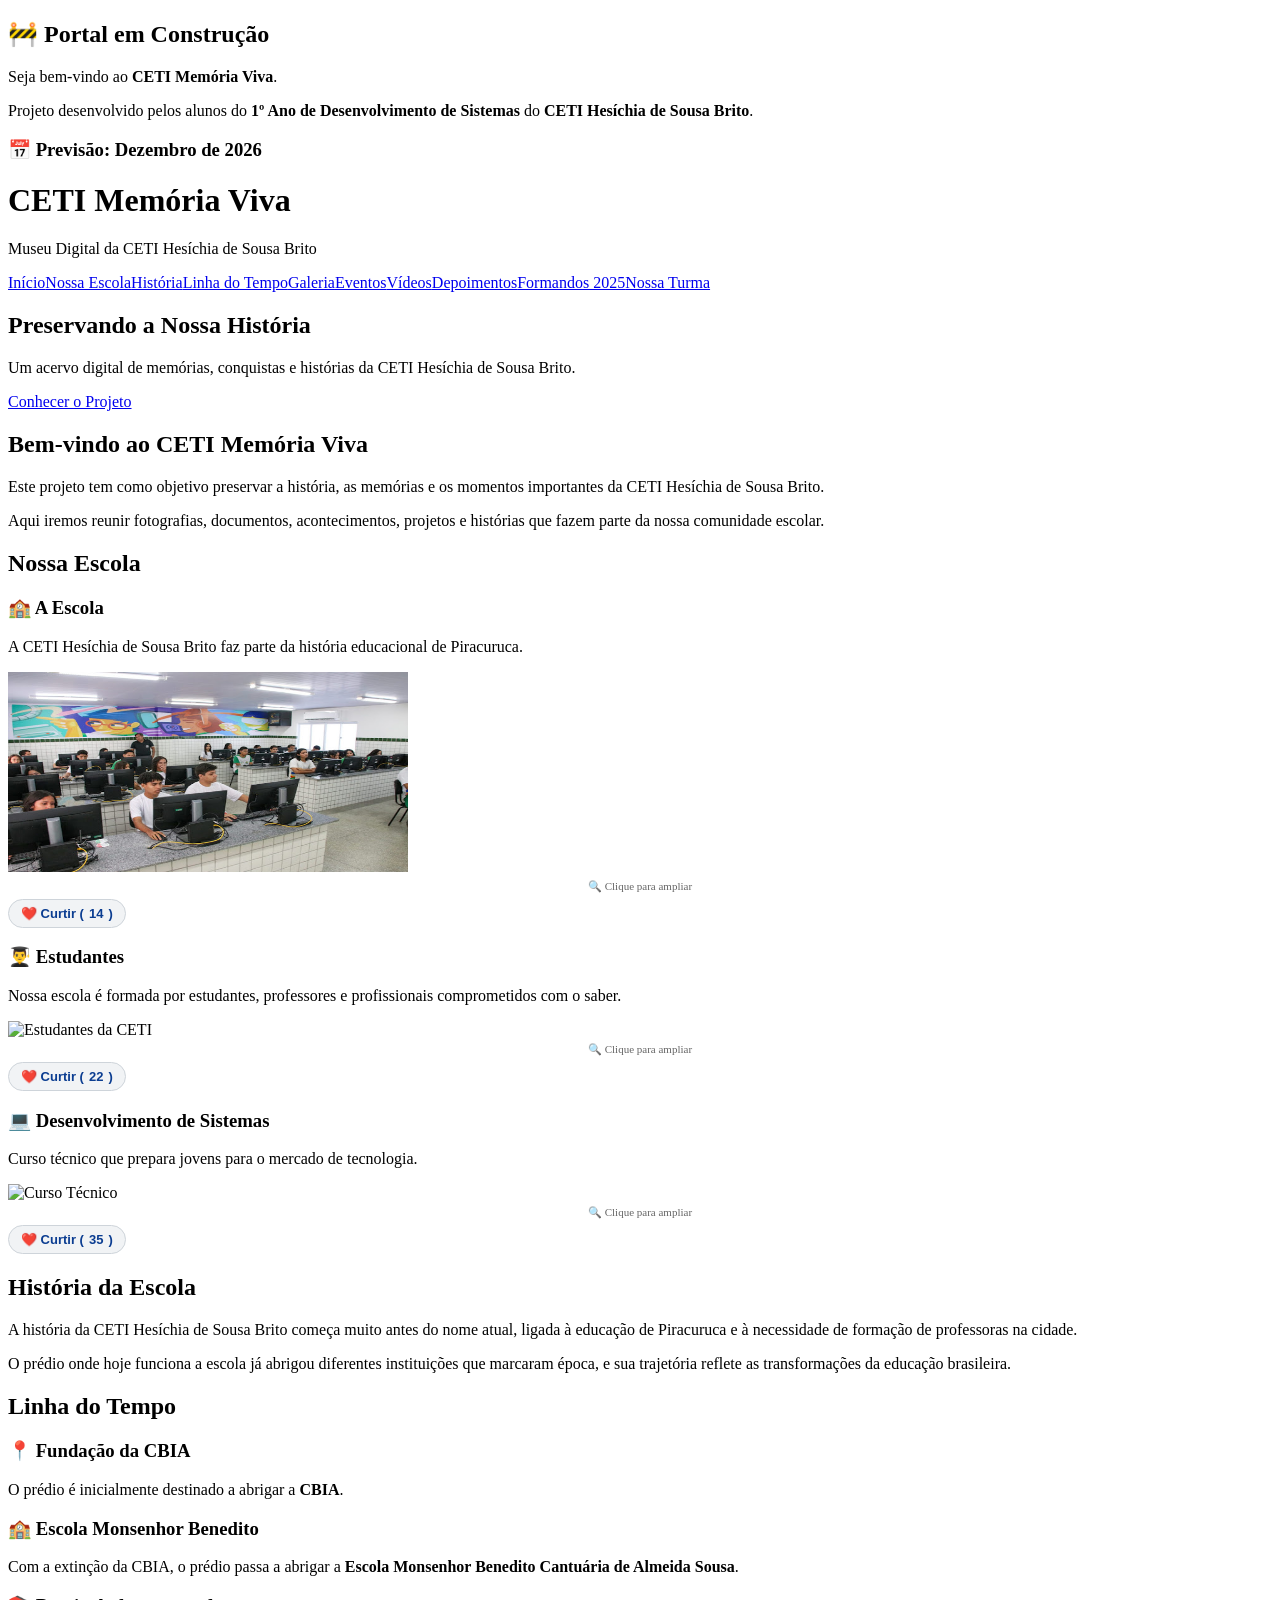
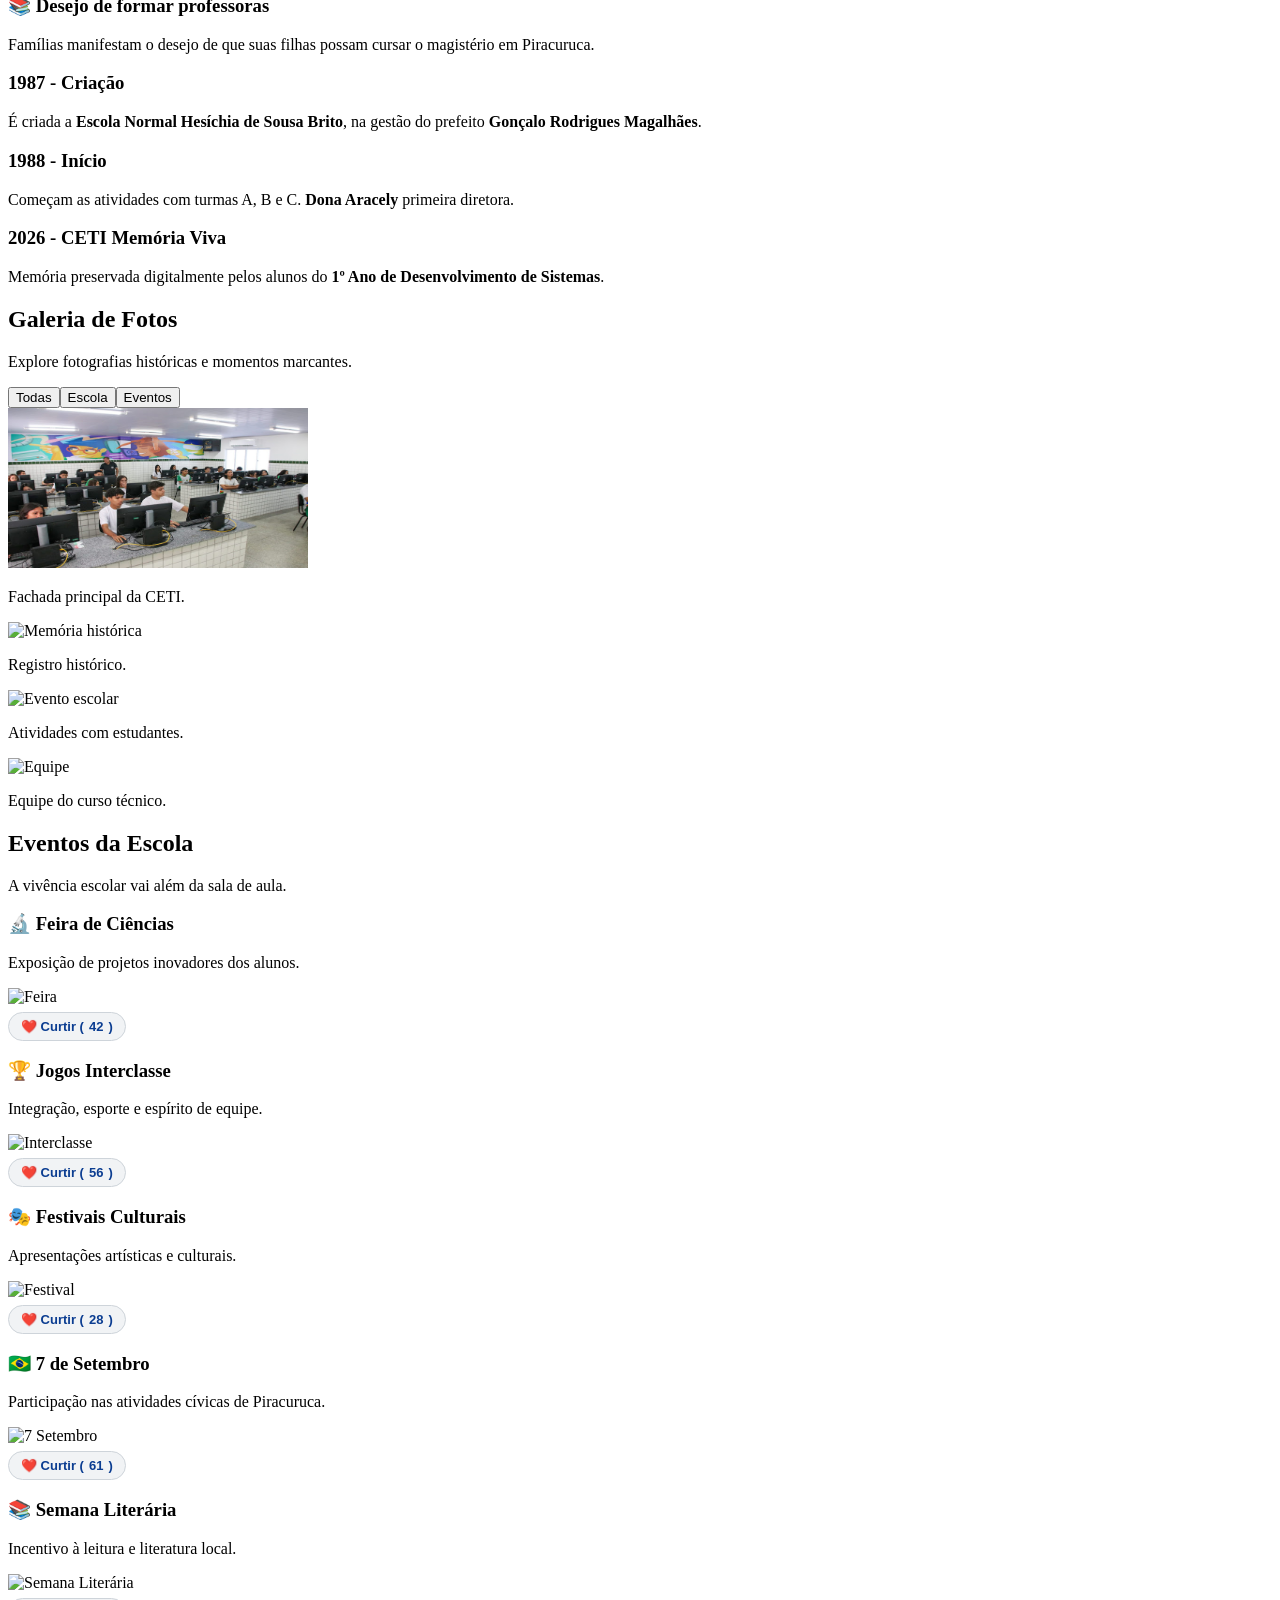
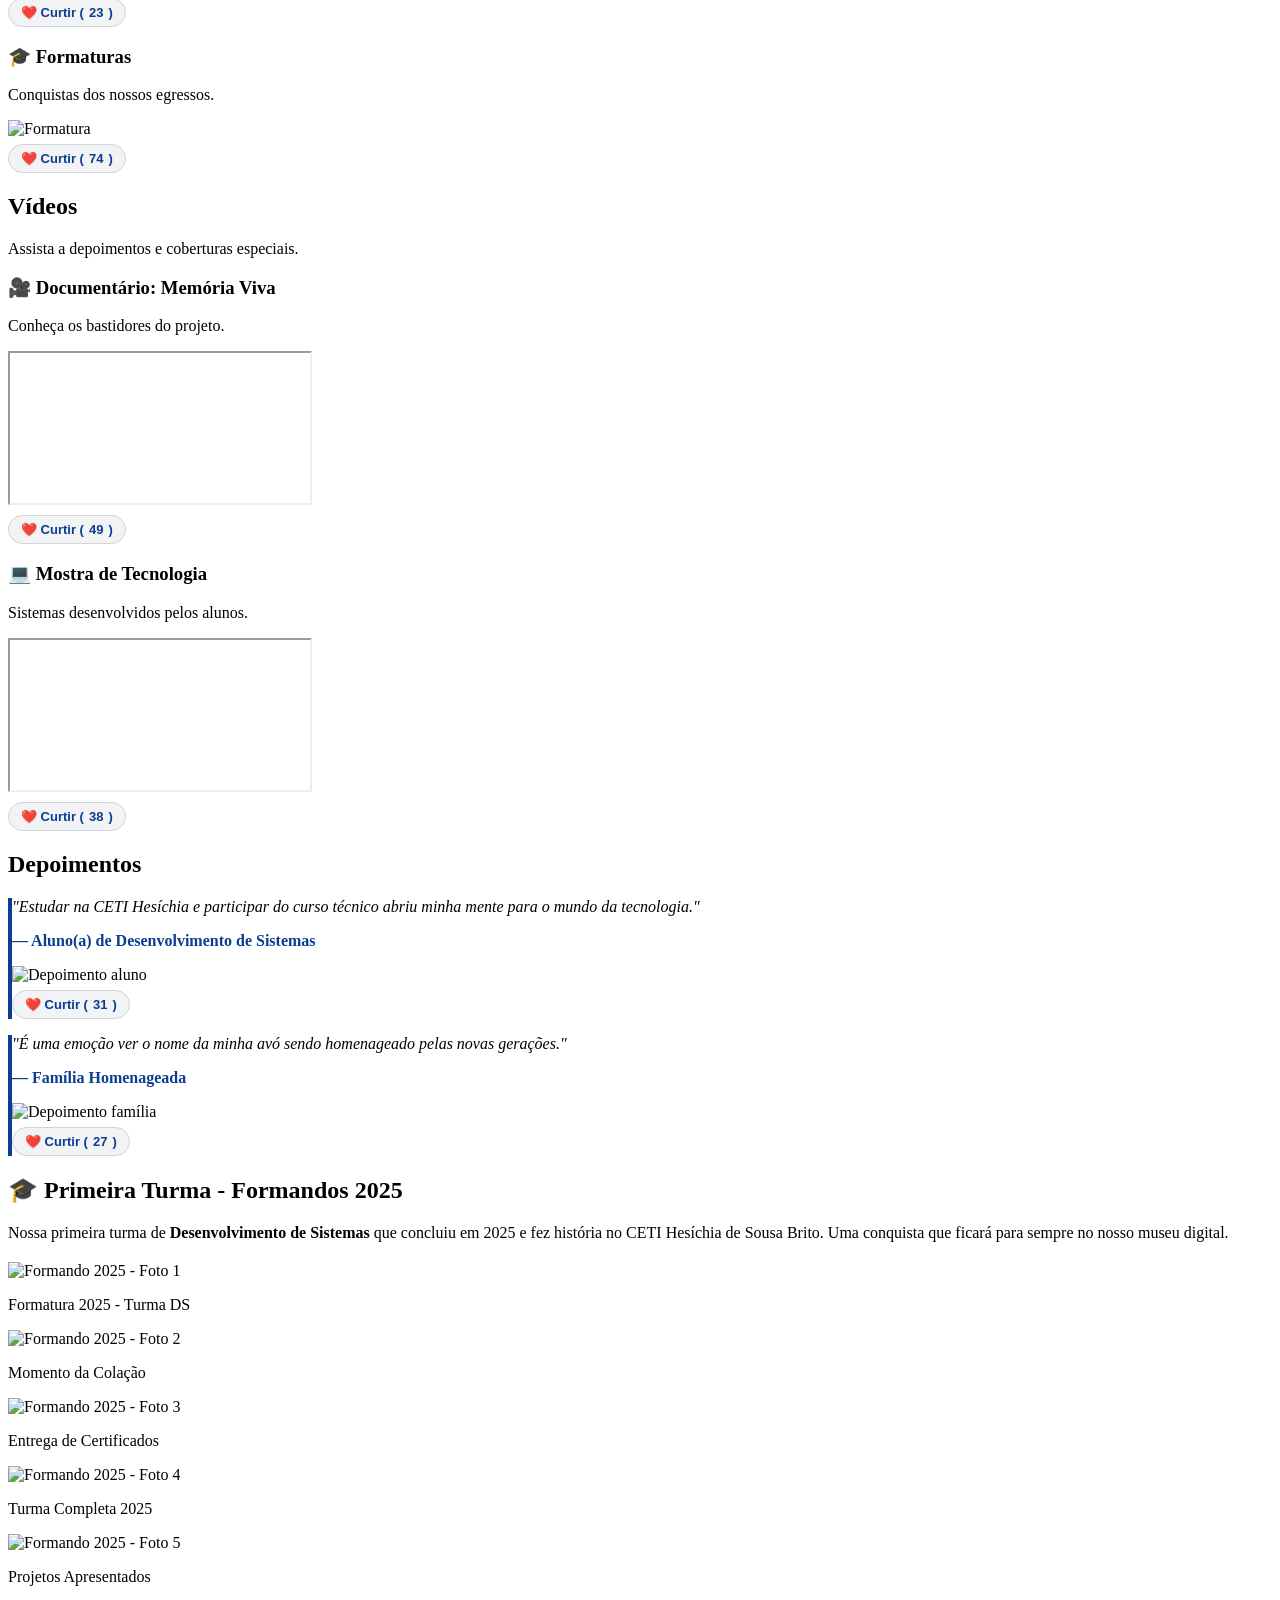
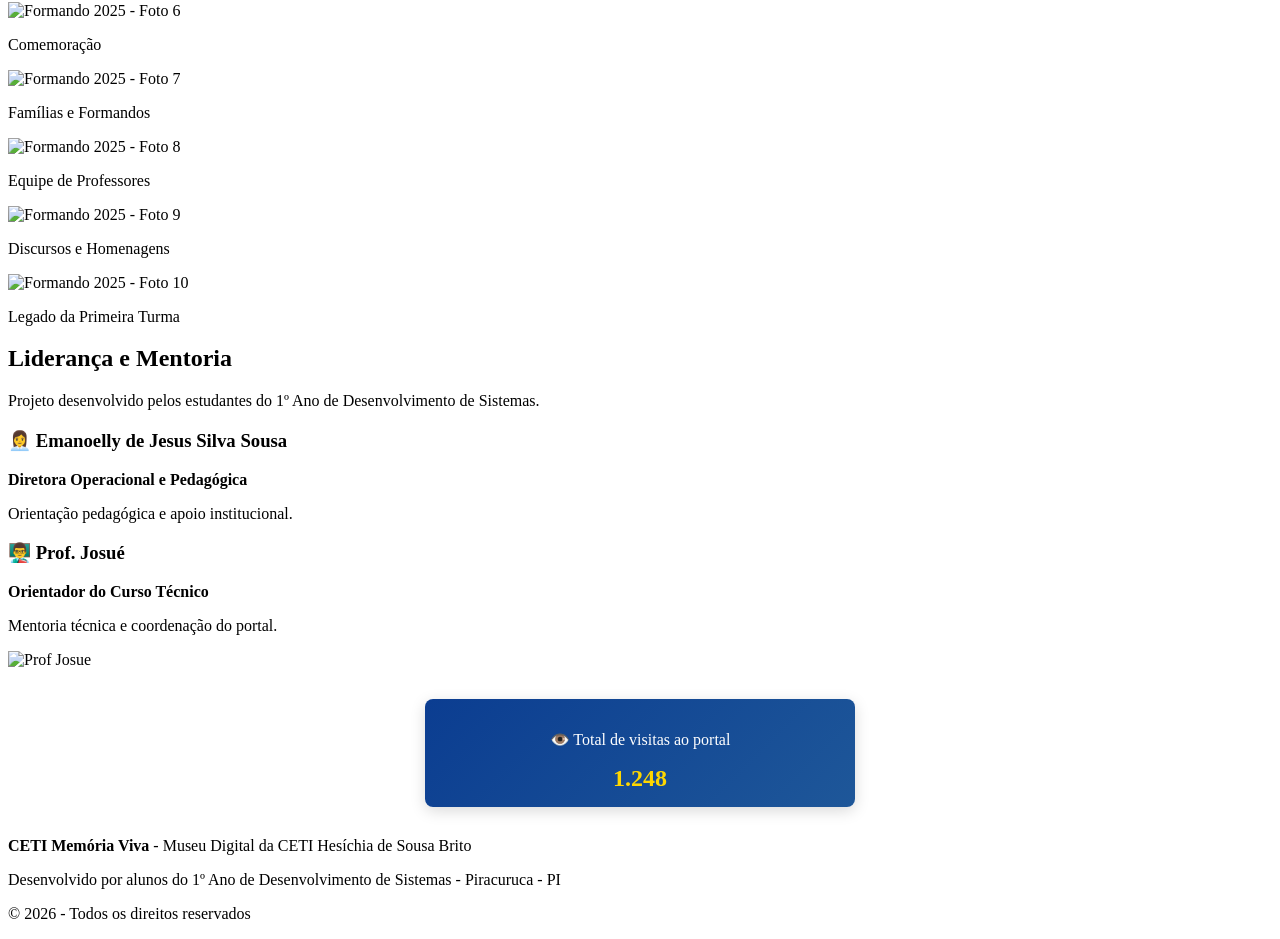
==== commit cdb1fb55: "Update index.html" ====
--- a/CETI Memória Viva/index.html
+++ b/CETI Memória Viva/index.html
@@ -1,1766 +1,200 @@
-<!DOCTYPE html> <html lang="pt-br"> <head> <meta charset="UTF-8"> <meta name="viewport" content="width=device-width, initial-scale=1.0"> <title>CETI Memória Viva</title> <link rel="stylesheet" href="style.css">
+<!DOCTYPE html>
+<html lang="pt-br">
+<head>
+<meta charset="UTF-8">
+<meta name="viewport" content="width=device-width, initial-scale=1.0, maximum-scale=5.0">
+<meta http-equiv="X-UA-Compatible" content="IE=edge">
+<meta name="description" content="CETI Memória Viva - Museu Digital da CETI Hesíchia de Sousa Brito. Preservando a história educacional de Piracuruca.">
+<meta name="theme-color" content="#0f172a">
+<meta name="format-detection" content="telephone=no">
+<title>CETI Memória Viva | Museu Digital</title>
+<link rel="stylesheet" href="style_FINAL_100_COMPATIVEL.css">
+<!-- Preload crítico -->
+<link rel="preload" as="image" href="imagens/fachada-ceti.jpg">
 <style>
-    /* ESTILO EXTRA PARA OS BOTÕES DE CURTIR E CONTADOR */
-    .btn-curtir {
-        background-color: #f1f3f5;
-        border: 1px solid #ced4da;
-        padding: 6px 12px;
-        border-radius: 20px;
-        cursor: pointer;
-        font-size: 13px;
-        font-weight: bold;
-        color: #0b3d91;
-        transition: all 0.2s ease;
-        display: inline-flex;
-        align-items: center;
-        gap: 5px;
-        margin-top: 10px;
-    }
-
-    .btn-curtir:hover {
-        background-color: #0b3d91;
-        color: #fff;
-        border-color: #0b3d91;
-    }
-
-    .btn-curtir:disabled {
-        cursor: default;
-    }
-
-    .contador-visitas-box {
-        background: linear-gradient(135deg, #0b3d91, #1e5799);
-        color: white;
-        padding: 15px;
-        border-radius: 8px;
-        text-align: center;
-        margin: 30px auto;
-        max-width: 400px;
-        box-shadow: 0 4px 15px rgba(0, 0, 0, 0.15);
-    }
-
-    .contador-visitas-box span {
-        font-size: 24px;
-        font-weight: bold;
-        color: #ffd700;
-    }
+.btn-curtir{background:#f1f3f5;border:1px solid #ced4da;padding:6px 12px;border-radius:20px;cursor:pointer;font-size:13px;font-weight:bold;color:#0b3d91;transition:all .2s;display:inline-flex;align-items:center;gap:5px;margin-top:6px;align-self:flex-start;touch-action:manipulation}
+.btn-curtir:hover{background:#0b3d91;color:#fff;border-color:#0b3d91}
+.btn-curtir:disabled{cursor:default;opacity:.7}
+.contador-visitas-box{background:linear-gradient(135deg,#0b3d91,#1e5799);color:#fff;padding:15px;border-radius:8px;text-align:center;margin:30px auto;max-width:400px;box-shadow:0 4px 15px rgba(0,0,0,.15)}
+.contador-visitas-box span{font-size:24px;font-weight:bold;color:#ffd700}
+.legenda-img{font-size:11px;color:#666;display:block;margin-top:4px;text-align:center}
 </style>
-
-</head> <body>
-<!-- AVISO DE CONSTRUÇÃO -->
+</head>
+<body>
 <div class="aviso">
-    <h2>🚧 Portal em Construção</h2>
-
-    <p>
-        Seja bem-vindo ao <strong>CETI Memória Viva</strong>.
-    </p>
-
-    <p>
-        Projeto desenvolvido pelos alunos do
-        <strong>1º Ano de Desenvolvimento de Sistemas</strong>
-        do <strong>CETI Hesíchia de Sousa Brito</strong>.
-    </p>
-
-    <h3>📅 Previsão de conclusão: Dezembro de 2026</h3>
-</div>
-
-<!-- CABEÇALHO -->
+<h2>🚧 Portal em Construção</h2>
+<p>Seja bem-vindo ao <strong>CETI Memória Viva</strong>.</p>
+<p>Projeto desenvolvido pelos alunos do <strong>1º Ano de Desenvolvimento de Sistemas</strong> do <strong>CETI Hesíchia de Sousa Brito</strong>.</p>
+<h3>📅 Previsão: Dezembro de 2026</h3>
+</div>
 <header>
-
-    <h1>CETI Memória Viva</h1>
-
-    <p>
-        Museu Digital da CETI Hesíchia de Sousa Brito
-    </p>
-
-    <nav aria-label="Menu Principal">
-
-        <a href="#inicio">Início</a>
-        <a href="#escola">Nossa Escola</a>
-        <a href="#historia">História</a>
-        <a href="#linha-do-tempo">Linha do Tempo</a>
-        <a href="#galeria">Galeria</a>
-        <a href="#eventos">Eventos</a>
-        <a href="#videos">Vídeos</a>
-        <a href="#depoimentos">Depoimentos</a>
-        <a href="#turma">Nossa Turma</a>
-
-    </nav>
-
+<h1>CETI Memória Viva</h1>
+<p>Museu Digital da CETI Hesíchia de Sousa Brito</p>
+<nav aria-label="Menu Principal">
+<a href="#inicio">Início</a><a href="#escola">Nossa Escola</a><a href="#historia">História</a><a href="#linha-do-tempo">Linha do Tempo</a><a href="#galeria">Galeria</a><a href="#eventos">Eventos</a><a href="#videos">Vídeos</a><a href="#depoimentos">Depoimentos</a><a href="#formandos-2025">Formandos 2025</a><a href="#turma">Nossa Turma</a>
+</nav>
 </header>
-
-<!-- BANNER CARROSSEL -->
-<div class="banner">
-
-    <div class="slide ativo"
-        style="background-image: url('imagens/fachada-ceti.jpg');">
+<div class="banner" role="banner">
+<div class="slide ativo" style="background-image:url('imagens/fachada-ceti.jpg');" aria-label="Fachada CETI"></div>
+<div class="slide" style="background-image:url('imagens/foto1998.jpg');" aria-label="Foto histórica"></div>
+<div class="slide" style="background-image:url('imagens/evento-escola.jpg');" aria-label="Evento escolar"></div>
+<div class="slide" style="background-image:url('imagens/josue.png');" aria-label="Equipe técnica"></div>
+<div class="banner-conteudo">
+<h2>Preservando a Nossa História</h2>
+<p>Um acervo digital de memórias, conquistas e histórias da CETI Hesíchia de Sousa Brito.</p>
+<a href="#inicio" class="btn-banner" aria-label="Conhecer projeto">Conhecer o Projeto</a>
+</div>
+<div class="indicadores-carrossel" role="tablist"><span class="ponto ativo" role="tab" aria-label="Slide 1"></span><span class="ponto" role="tab" aria-label="Slide 2"></span><span class="ponto" role="tab" aria-label="Slide 3"></span><span class="ponto" role="tab" aria-label="Slide 4"></span></div>
+</div>
+<main>
+<section id="inicio" class="revelar"><h2>Bem-vindo ao CETI Memória Viva</h2><p>Este projeto tem como objetivo preservar a história, as memórias e os momentos importantes da CETI Hesíchia de Sousa Brito.</p><p>Aqui iremos reunir fotografias, documentos, acontecimentos, projetos e histórias que fazem parte da nossa comunidade escolar.</p></section>
+<section id="escola" class="revelar"><h2>Nossa Escola</h2><div class="cards">
+<div class="card"><h3>🏫 A Escola</h3><p>A CETI Hesíchia de Sousa Brito faz parte da história educacional de Piracuruca.</p><div class="img-box"><img src="imagens/fachada-ceti.jpg" alt="Fachada da CETI Hesíchia" loading="lazy" decoding="async" width="400" height="200"></div><span class="legenda-img">🔍 Clique para ampliar</span><button class="btn-curtir" onclick="curtir(this)">❤️ Curtir (<span class="num-curtidas">14</span>)</button></div>
+<div class="card"><h3>👨‍🎓 Estudantes</h3><p>Nossa escola é formada por estudantes, professores e profissionais comprometidos com o saber.</p><div class="img-box"><img src="imagens/estudantes.jpg" alt="Estudantes da CETI" loading="lazy" decoding="async" width="400" height="200"></div><span class="legenda-img">🔍 Clique para ampliar</span><button class="btn-curtir" onclick="curtir(this)">❤️ Curtir (<span class="num-curtidas">22</span>)</button></div>
+<div class="card"><h3>💻 Desenvolvimento de Sistemas</h3><p>Curso técnico que prepara jovens para o mercado de tecnologia.</p><div class="img-box"><img src="imagens/josue.png" alt="Curso Técnico" loading="lazy" decoding="async" width="400" height="200"></div><span class="legenda-img">🔍 Clique para ampliar</span><button class="btn-curtir" onclick="curtir(this)">❤️ Curtir (<span class="num-curtidas">35</span>)</button></div>
+</div></section>
+<section id="historia" class="revelar"><h2>História da Escola</h2><p>A história da CETI Hesíchia de Sousa Brito começa muito antes do nome atual, ligada à educação de Piracuruca e à necessidade de formação de professoras na cidade.</p><p>O prédio onde hoje funciona a escola já abrigou diferentes instituições que marcaram época, e sua trajetória reflete as transformações da educação brasileira.</p></section>
+<section id="linha-do-tempo" class="revelar"><h2>Linha do Tempo</h2><div class="timeline">
+<div class="evento"><h3>📍 Fundação da CBIA</h3><p>O prédio é inicialmente destinado a abrigar a <strong>CBIA</strong>.</p></div>
+<div class="evento"><h3>🏫 Escola Monsenhor Benedito</h3><p>Com a extinção da CBIA, o prédio passa a abrigar a <strong>Escola Monsenhor Benedito Cantuária de Almeida Sousa</strong>.</p></div>
+<div class="evento"><h3>📚 Desejo de formar professoras</h3><p>Famílias manifestam o desejo de que suas filhas possam cursar o magistério em Piracuruca.</p></div>
+<div class="evento"><h3>1987 - Criação</h3><p>É criada a <strong>Escola Normal Hesíchia de Sousa Brito</strong>, na gestão do prefeito <strong>Gonçalo Rodrigues Magalhães</strong>.</p></div>
+<div class="evento"><h3>1988 - Início</h3><p>Começam as atividades com turmas A, B e C. <strong>Dona Aracely</strong> primeira diretora.</p></div>
+<div class="evento"><h3>2026 - CETI Memória Viva</h3><p>Memória preservada digitalmente pelos alunos do <strong>1º Ano de Desenvolvimento de Sistemas</strong>.</p></div>
+</div></section>
+<section id="galeria" class="revelar"><h2>Galeria de Fotos</h2><p>Explore fotografias históricas e momentos marcantes.</p><div class="filtros-galeria"><button class="btn-filtro ativo" data-categoria="todas">Todas</button><button class="btn-filtro" data-categoria="escola">Escola</button><button class="btn-filtro" data-categoria="eventos">Eventos</button></div><div class="galeria">
+<div class="foto" data-categoria="escola"><img src="imagens/fachada-ceti.jpg" alt="Fachada" loading="lazy" width="300" height="160"><p>Fachada principal da CETI.</p></div>
+<div class="foto" data-categoria="eventos"><img src="imagens/foto1998.jpg" alt="Memória histórica" loading="lazy" width="300" height="160"><p>Registro histórico.</p></div>
+<div class="foto" data-categoria="eventos"><img src="imagens/evento-escola.jpg" alt="Evento escolar" loading="lazy" width="300" height="160"><p>Atividades com estudantes.</p></div>
+<div class="foto" data-categoria="escola"><img src="imagens/josue.png" alt="Equipe" loading="lazy" width="300" height="160"><p>Equipe do curso técnico.</p></div>
+</div></section>
+<section id="eventos" class="revelar"><h2>Eventos da Escola</h2><p>A vivência escolar vai além da sala de aula.</p><div class="cards">
+<div class="card"><h3>🔬 Feira de Ciências</h3><p>Exposição de projetos inovadores dos alunos.</p><div class="img-box"><img src="imagens/feira-ciencias.jpg" alt="Feira" loading="lazy" width="400" height="180"></div><button class="btn-curtir" onclick="curtir(this)">❤️ Curtir (<span class="num-curtidas">42</span>)</button></div>
+<div class="card"><h3>🏆 Jogos Interclasse</h3><p>Integração, esporte e espírito de equipe.</p><div class="img-box"><img src="imagens/interclasse.jpg" alt="Interclasse" loading="lazy" width="400" height="180"></div><button class="btn-curtir" onclick="curtir(this)">❤️ Curtir (<span class="num-curtidas">56</span>)</button></div>
+<div class="card"><h3>🎭 Festivais Culturais</h3><p>Apresentações artísticas e culturais.</p><div class="img-box"><img src="imagens/festival-cultural.jpg" alt="Festival" loading="lazy" width="400" height="180"></div><button class="btn-curtir" onclick="curtir(this)">❤️ Curtir (<span class="num-curtidas">28</span>)</button></div>
+<div class="card"><h3>🇧🇷 7 de Setembro</h3><p>Participação nas atividades cívicas de Piracuruca.</p><div class="img-box"><img src="imagens/desfile-7setembro.jpg" alt="7 Setembro" loading="lazy" width="400" height="180"></div><button class="btn-curtir" onclick="curtir(this)">❤️ Curtir (<span class="num-curtidas">61</span>)</button></div>
+<div class="card"><h3>📚 Semana Literária</h3><p>Incentivo à leitura e literatura local.</p><div class="img-box"><img src="imagens/semana-literaria.jpg" alt="Semana Literária" loading="lazy" width="400" height="180"></div><button class="btn-curtir" onclick="curtir(this)">❤️ Curtir (<span class="num-curtidas">23</span>)</button></div>
+<div class="card"><h3>🎓 Formaturas</h3><p>Conquistas dos nossos egressos.</p><div class="img-box"><img src="imagens/formatura.jpg" alt="Formatura" loading="lazy" width="400" height="180"></div><button class="btn-curtir" onclick="curtir(this)">❤️ Curtir (<span class="num-curtidas">74</span>)</button></div>
+</div></section>
+<section id="videos" class="revelar"><h2>Vídeos</h2><p>Assista a depoimentos e coberturas especiais.</p><div class="cards">
+<div class="card"><h3>🎥 Documentário: Memória Viva</h3><p>Conheça os bastidores do projeto.</p><div class="video-wrapper"><iframe src="https://www.youtube.com/embed/dQw4w9WgXcQ" title="Documentário" allowfullscreen loading="lazy"></iframe></div><button class="btn-curtir" onclick="curtir(this)">❤️ Curtir (<span class="num-curtidas">49</span>)</button></div>
+<div class="card"><h3>💻 Mostra de Tecnologia</h3><p>Sistemas desenvolvidos pelos alunos.</p><div class="video-wrapper"><iframe src="https://www.youtube.com/embed/dQw4w9WgXcQ" title="Mostra Tecnologia" allowfullscreen loading="lazy"></iframe></div><button class="btn-curtir" onclick="curtir(this)">❤️ Curtir (<span class="num-curtidas">38</span>)</button></div>
+</div></section>
+<section id="depoimentos" class="revelar"><h2>Depoimentos</h2><div class="cards">
+<div class="card" style="border-left:4px solid #0b3d91;"><p style="font-style:italic;">"Estudar na CETI Hesíchia e participar do curso técnico abriu minha mente para o mundo da tecnologia."</p><p style="font-weight:bold;color:#0b3d91;">— Aluno(a) de Desenvolvimento de Sistemas</p><div class="img-box"><img src="imagens/depoimento-aluno.jpg" alt="Depoimento aluno" loading="lazy" width="400" height="150"></div><button class="btn-curtir" onclick="curtir(this)">❤️ Curtir (<span class="num-curtidas">31</span>)</button></div>
+<div class="card" style="border-left:4px solid #0b3d91;"><p style="font-style:italic;">"É uma emoção ver o nome da minha avó sendo homenageado pelas novas gerações."</p><p style="font-weight:bold;color:#0b3d91;">— Família Homenageada</p><div class="img-box"><img src="imagens/depoimento-familia.jpg" alt="Depoimento família" loading="lazy" width="400" height="150"></div><button class="btn-curtir" onclick="curtir(this)">❤️ Curtir (<span class="num-curtidas">27</span>)</button></div>
+</div></section>
+
+<section id="formandos-2025" class="revelar">
+    <h2>🎓 Primeira Turma - Formandos 2025</h2>
+    <p>Nossa primeira turma de <strong>Desenvolvimento de Sistemas</strong> que concluiu em 2025 e fez história no CETI Hesíchia de Sousa Brito. Uma conquista que ficará para sempre no nosso museu digital.</p>
+    
+    <div class="galeria" style="margin-top: 20px;">
+        <div class="foto"><img src="imagens/formandos2025-01.jpg" alt="Formando 2025 - Foto 1" loading="lazy" width="300" height="200"><p>Formatura 2025 - Turma DS</p></div>
+        <div class="foto"><img src="imagens/formandos2025-02.jpg" alt="Formando 2025 - Foto 2" loading="lazy" width="300" height="200"><p>Momento da Colação</p></div>
+        <div class="foto"><img src="imagens/formandos2025-03.jpg" alt="Formando 2025 - Foto 3" loading="lazy" width="300" height="200"><p>Entrega de Certificados</p></div>
+        <div class="foto"><img src="imagens/formandos2025-04.jpg" alt="Formando 2025 - Foto 4" loading="lazy" width="300" height="200"><p>Turma Completa 2025</p></div>
+        <div class="foto"><img src="imagens/formandos2025-05.jpg" alt="Formando 2025 - Foto 5" loading="lazy" width="300" height="200"><p>Projetos Apresentados</p></div>
+        <div class="foto"><img src="imagens/formandos2025-06.jpg" alt="Formando 2025 - Foto 6" loading="lazy" width="300" height="200"><p>Comemoração</p></div>
+        <div class="foto"><img src="imagens/formandos2025-07.jpg" alt="Formando 2025 - Foto 7" loading="lazy" width="300" height="200"><p>Famílias e Formandos</p></div>
+        <div class="foto"><img src="imagens/formandos2025-08.jpg" alt="Formando 2025 - Foto 8" loading="lazy" width="300" height="200"><p>Equipe de Professores</p></div>
+        <div class="foto"><img src="imagens/formandos2025-09.jpg" alt="Formando 2025 - Foto 9" loading="lazy" width="300" height="200"><p>Discursos e Homenagens</p></div>
+        <div class="foto"><img src="imagens/formandos2025-10.jpg" alt="Formando 2025 - Foto 10" loading="lazy" width="300" height="200"><p>Legado da Primeira Turma</p></div>
     </div>
-
-    <div class="slide"
-        style="background-image: url('imagens/foto1998.jpg');">
-    </div>
-
-    <div class="slide"
-        style="background-image: url('imagens/evento-escola.jpg');">
-    </div>
-
-    <div class="slide"
-        style="background-image: url('imagens/josue.png');">
-    </div>
-
-    <div class="banner-conteudo">
-
-        <h2>Preservando a Nossa História</h2>
-
-        <p>
-            Um acervo digital de memórias, conquistas e histórias
-            da CETI Hesíchia de Sousa Brito.
-        </p>
-
-        <a href="#inicio" class="btn-banner">
-            Conhecer o Projeto
-        </a>
-
-    </div>
-
-    <div class="indicadores-carrossel">
-
-        <span class="ponto ativo"></span>
-        <span class="ponto"></span>
-        <span class="ponto"></span>
-        <span class="ponto"></span>
-
-    </div>
-
-</div>
-
-<!-- CONTEÚDO PRINCIPAL -->
-<main>
-
-    <!-- INÍCIO -->
-    <section id="inicio" class="inicio revelar">
-
-        <h2>Bem-vindo ao CETI Memória Viva</h2>
-
-        <p>
-            Este projeto tem como objetivo preservar a história,
-            as memórias e os momentos importantes da
-            CETI Hesíchia de Sousa Brito.
-        </p>
-
-        <p>
-            Aqui iremos reunir fotografias, documentos,
-            acontecimentos, projetos e histórias que fazem parte
-            da nossa comunidade escolar.
-        </p>
-
-    </section>
-
-    <!-- NOSSA ESCOLA -->
-    <section id="escola" class="revelar">
-
-        <h2>Nossa Escola</h2>
-
-        <div class="cards">
-
-            <div class="card">
-
-                <h3>🏫 A Escola</h3>
-
-                <p>
-                    A CETI Hesíchia de Sousa Brito faz parte da
-                    história educacional de Piracuruca.
-                </p>
-
-                <div style="margin-top: 12px; text-align: center;">
-
-                    <img
-                        src="imagens/fachada-ceti.jpg"
-                        alt="A Escola"
-                        style="width: 100%; max-height: 140px; object-fit: cover; border-radius: 6px; cursor: pointer;"
-                        title="Clique para ampliar">
-
-                    <span style="font-size: 11px; color: #666; display: block; margin-top: 4px;">
-                        🔍 Clique para ampliar
-                    </span>
-
-                </div>
-
-                <button class="btn-curtir" onclick="curtir(this)">
-                    ❤️ Curtir
-                    (<span class="num-curtidas">14</span>)
-                </button>
-
-            </div>
-
-            <div class="card">
-
-                <h3>👨‍🎓 Estudantes</h3>
-
-                <p>
-                    Nossa escola é formada por estudantes,
-                    professores e profissionais comprometidos
-                    com o saber.
-                </p>
-
-                <div style="margin-top: 12px; text-align: center;">
-
-                    <img
-                        src="imagens/estudantes.jpg"
-                        alt="Estudantes"
-                        style="width: 100%; max-height: 140px; object-fit: cover; border-radius: 6px; cursor: pointer;"
-                        title="Clique para ampliar">
-
-                    <span style="font-size: 11px; color: #666; display: block; margin-top: 4px;">
-                        🔍 Clique para ampliar
-                    </span>
-
-                </div>
-
-                <button class="btn-curtir" onclick="curtir(this)">
-                    ❤️ Curtir
-                    (<span class="num-curtidas">22</span>)
-                </button>
-
-            </div>
-
-            <div class="card">
-
-                <h3>💻 Tecnologia</h3>
-
-                <p>
-                    O curso Técnico em Desenvolvimento de Sistemas
-                    aproxima os estudantes da tecnologia e inovação.
-                </p>
-
-                <div style="margin-top: 12px; text-align: center;">
-
-                    <img
-                        src="imagens/tecnologia.jpg"
-                        alt="Tecnologia"
-                        style="width: 100%; max-height: 140px; object-fit: cover; border-radius: 6px; cursor: pointer;"
-                        title="Clique para ampliar">
-
-                    <span style="font-size: 11px; color: #666; display: block; margin-top: 4px;">
-                        🔍 Clique para ampliar
-                    </span>
-
-                </div>
-
-                <button class="btn-curtir" onclick="curtir(this)">
-                    ❤️ Curtir
-                    (<span class="num-curtidas">35</span>)
-                </button>
-
-            </div>
-
-            <div class="card">
-
-                <h3>🎭 Cultura</h3>
-
-                <p>
-                    A escola também promove atividades culturais,
-                    artísticas e educativas.
-                </p>
-
-                <div style="margin-top: 12px; text-align: center;">
-
-                    <img
-                        src="imagens/cultura.jpg"
-                        alt="Cultura"
-                        style="width: 100%; max-height: 140px; object-fit: cover; border-radius: 6px; cursor: pointer;"
-                        title="Clique para ampliar">
-
-                    <span style="font-size: 11px; color: #666; display: block; margin-top: 4px;">
-                        🔍 Clique para ampliar
-                    </span>
-
-                </div>
-
-                <button class="btn-curtir" onclick="curtir(this)">
-                    ❤️ Curtir
-                    (<span class="num-curtidas">19</span>)
-                </button>
-
-            </div>
-
-        </div>
-
-    </section>
-
-    <!-- HISTÓRIA -->
-    <section id="historia" class="revelar">
-
-        <h2>
-            Nossa História, Nosso Orgulho:
-            A Trajetória Educacional de Piracuruca
-        </h2>
-
-        <p>
-            A história da CETI Hesíchia de Sousa Brito está
-            profundamente ligada à história da educação de
-            Piracuruca. Antes de receber o nome Hesíchia,
-            o espaço onde a escola funcionou passou por
-            diferentes usos e instituições, acompanhando
-            as necessidades educacionais e sociais da comunidade.
-        </p>
-
-        <p>
-            Este registro histórico reúne memórias e relatos
-            que ajudam a compreender a trajetória dos prédios,
-            das escolas, dos professores, dos estudantes e,
-            principalmente, das pessoas que contribuíram para
-            a construção da educação piracuruquense.
-        </p>
-
-        <hr style="margin: 25px 0; border: 0; border-top: 1px solid #ddd;">
-
-        <h3>1. O primeiro prédio: da CBIA à Escola Monsenhor Benedito</h3>
-
-        <p>
-            O primeiro prédio foi construído pelo município
-            para funcionar a <strong>CBIA</strong>, um programa
-            ligado à Secretaria de Assistência Social, que na
-            época era denominada <strong>SERSOM</strong>.
-        </p>
-
-        <p>
-            Posteriormente, o programa foi extinto e o prédio
-            passou a abrigar a
-            <strong>Escola Monsenhor Benedito Cantuária de Almeida Sousa</strong>.
-            Esse era o nome registrado na fachada do primeiro prédio.
-        </p>
-
-        <p>
-            A Escola Monsenhor Benedito atendia ao antigo
-            <strong>ensino primário</strong> e fez parte da
-            formação de várias gerações de crianças de Piracuruca.
-        </p>
-
-        <h3 style="margin-top: 30px;">
-            2. O desejo de formar professoras em Piracuruca
-        </h3>
-
-        <p>
-            Durante esse período, muitas famílias enfrentavam
-            uma dificuldade para garantir a formação profissional
-            de suas filhas. As jovens que desejavam se formar
-            professoras precisavam viajar para
-            <strong>Piripiri</strong>, onde estudavam no
-            Colégio das Irmãs.
-        </p>
-
-        <p>
-            Para uma cidade como Piracuruca, isso representava
-            um grande desafio. As famílias precisavam lidar com
-            a distância, os custos e todas as dificuldades de
-            enviar suas filhas para estudar em outra cidade.
-        </p>
-
-        <p>
-            Cresceu, então, entre as famílias piracuruquenses,
-            o desejo de que a própria cidade pudesse oferecer
-            uma formação para o magistério.
-        </p>
-
-        <p>
-            Atendendo a esse anseio, o prefeito
-            <strong>Gonçalo Rodrigues Magalhães</strong>
-            desativou a Escola Monsenhor Benedito e fez funcionar
-            naquele espaço a
-            <strong>Escola Normal Hesíchia de Sousa Brito</strong>.
-        </p>
-
-        <p>
-            A criação da Escola Normal representou uma conquista
-            importante para a educação local, especialmente para
-            as jovens que desejavam seguir a carreira do magistério
-            sem precisar deixar Piracuruca.
-        </p>
-
-        <h3 style="margin-top: 30px;">
-            3. 1988: as primeiras turmas da Escola Normal
-        </h3>
-
-        <p>
-            O ano de <strong>1988</strong> marcou o início das
-            primeiras turmas da Escola Normal Hesíchia de Sousa
-            Brito. Foram formadas as primeiras turmas, identificadas
-            como <strong>A, B e C</strong>.
-        </p>
-
-        <p>
-            <strong>Dona Aracely</strong> foi a primeira diretora
-            da escola. Sua presença na direção carregava um
-            significado especial, pois a instituição levava o
-            nome de sua própria avó,
-            <strong>Dona Hesíchia de Sousa Brito</strong>.
-        </p>
-
-        <p>
-            A Escola Normal passou a representar uma nova
-            oportunidade para a juventude piracuruquense,
-            consolidando a formação de professores dentro
-            da própria cidade.
-        </p>
-
-        <h3 style="margin-top: 30px;">
-            4. As transformações da educação brasileira
-        </h3>
-
-        <p>
-            Com o passar dos anos, ocorreram importantes mudanças
-            na educação brasileira. O antigo curso pedagógico
-            perdeu espaço e importância dentro do novo modelo
-            de formação educacional.
-        </p>
-
-        <p>
-            Essas transformações também modificaram a organização
-            das escolas de Piracuruca, fazendo com que a Escola
-            Hesíchia passasse por uma nova etapa de sua história.
-        </p>
-
-        <h3 style="margin-top: 30px;">
-            5. O prédio do Gregório Taumaturgo de Azevedo
-            e a transferência para o Estado
-        </h3>
-
-        <p>
-            O Estado havia construído o prédio destinado a uma
-            nova unidade escolar:
-            <strong>Gregório Taumaturgo de Azevedo</strong>.
-        </p>
-
-        <p>
-            Posteriormente, conforme a memória registrada,
-            a Escola Hesíchia foi transferida para o Estado.
-            Há relatos de que essa transferência ocorreu durante
-            a administração do prefeito
-            <strong>Linin</strong>, informação que ainda poderá
-            ser confirmada por meio de documentos oficiais.
-        </p>
-
-        <p>
-            Com essa mudança, o nome
-            <strong>Gregório Taumaturgo de Azevedo</strong>
-            deixou de permanecer como referência daquela unidade
-            escolar, enquanto o nome
-            <strong>Hesíchia de Sousa Brito</strong>
-            continuou atravessando as décadas e permanece ligado
-            à instituição até os dias atuais.
-        </p>
-
-        <h3 style="margin-top: 30px;">
-            6. O retorno da Escola Monsenhor Benedito
-        </h3>
-
-        <p>
-            Com a saída da Escola Hesíchia daquele primeiro espaço,
-            o prédio que anteriormente havia abrigado a instituição
-            voltou a funcionar como escola primária, retomando a
-            presença da
-            <strong>Escola Monsenhor Benedito Cantuária de Almeida Sousa</strong>.
-        </p>
-
-        <p>
-            Naquele período, o município ainda não oferecia o
-            antigo <strong>ginásio</strong>, fazendo com que os
-            estudantes precisassem buscar outras alternativas
-            para continuar sua formação escolar.
-        </p>
-
-        <p>
-            Dessa forma, os mesmos espaços foram testemunhas de
-            diferentes momentos da educação piracuruquense:
-            primeiro a CBIA, depois a Escola Monsenhor Benedito,
-            posteriormente a Escola Normal Hesíchia e, novamente,
-            a Escola Monsenhor Benedito.
-        </p>
-
-        <hr style="margin: 30px 0; border: 0; border-top: 1px solid #ddd;">
-
-        <h3>7. Dona Hesíchia: uma mulher à frente de seu tempo</h3>
-
-        <p>
-            A história da escola não pode ser contada sem destacar
-            a trajetória de sua patrona,
-            <strong>Dona Hesíchia de Sousa Brito</strong>.
-        </p>
-
-        <p>
-            Dona Hesíchia não era natural de Piracuruca.
-            Ela veio para a cidade acompanhada de
-            <strong>Cristina Neves</strong>, para lecionar por
-            meio de um programa do
-            <strong>Governo Federal</strong>.
-        </p>
-
-        <p>
-            Sua chegada a Piracuruca representa um episódio
-            especialmente significativo. Ela veio para uma
-            cidade pequena, distante de Teresina, para exercer
-            a profissão de professora e construir uma nova vida.
-        </p>
-
-        <p>
-            Em uma época em que a sociedade era fortemente
-            marcada pelo machismo e em que não era comum que
-            mulheres assumissem iniciativas dessa natureza,
-            Dona Hesíchia demonstrou coragem, determinação
-            e independência.
-        </p>
-
-        <p>
-            Sua trajetória pode ser compreendida como um símbolo
-            da força feminina e da capacidade de mulheres que,
-            mesmo diante das limitações sociais de seu tempo,
-            encontraram caminhos para trabalhar, ensinar e
-            construir suas próprias histórias.
-        </p>
-
-        <p>
-            Foi em Piracuruca que Dona Hesíchia construiu sua vida.
-            Ela casou-se na cidade e passou a fazer parte da
-            comunidade que havia escolhido para viver e trabalhar.
-        </p>
-
-        <blockquote
-            style="border-left: 4px solid #0b3d91; margin: 25px 0; padding: 15px 20px; color: #555; font-style: italic; background: #f8f9fa;">
-
-            "Dona Hesíchia foi uma mulher forte, corajosa e à
-            frente de seu tempo. Chegou a Piracuruca para ensinar
-            e acabou deixando seu nome marcado na história da
-            educação da cidade."
-
-        </blockquote>
-
-        <h3 style="margin-top: 30px;">
-            8. Uma homenagem justa a uma mulher pioneira
-        </h3>
-
-        <p>
-            Dar o nome de
-            <strong>Hesíchia de Sousa Brito</strong>
-            a uma instituição de ensino é uma homenagem que
-            representa muito mais do que o nome de uma escola.
-        </p>
-
-        <p>
-            É uma forma de reconhecer a trajetória de uma mulher
-            que deixou sua terra de origem, veio para uma pequena
-            cidade do interior para exercer o magistério e
-            construiu aqui sua vida.
-        </p>
-
-        <p>
-            Sua história simboliza a presença e a importância
-            das mulheres na construção da educação de Piracuruca
-            e merece ser conhecida pelas novas gerações.
-        </p>
-
-        <p>
-            Décadas depois, estudantes continuam entrando pelos
-            portões da escola que leva seu nome. Hoje, novas
-            tecnologias permitem que essa história seja registrada
-            e preservada por aqueles que fazem parte da própria
-            escola.
-        </p>
-
-        <p>
-            Assim, passado e presente se encontram:
-            <strong>Dona Hesíchia ensinou em uma época em que
-            poucas mulheres tinham as mesmas oportunidades que
-            os homens; hoje, seu nome permanece associado a uma
-            escola que continua formando novas gerações.</strong>
-        </p>
-
-        <div
-            style="background: linear-gradient(135deg, #0b3d91, #1e5799); color: white; padding: 20px; border-radius: 10px; margin-top: 30px; text-align: center;">
-
-            <h3 style="color: #ffd700; margin-top: 0;">
-                CETI Memória Viva
-            </h3>
-
-            <p style="margin-bottom: 0;">
-                Preservar a história da Escola Hesíchia é preservar
-                também a memória das pessoas, dos professores,
-                dos estudantes e das famílias que ajudaram a
-                construir a educação de Piracuruca.
-            </p>
-
-        </div>
-
-    </section>
-
-    <!-- LINHA DO TEMPO -->
-    <section id="linha-do-tempo" class="revelar">
-
-        <h2>Linha do Tempo da História da Escola</h2>
-
-        <p>
-            Uma trajetória construída ao longo de décadas,
-            marcada por mudanças nos espaços, nas instituições
-            e nas necessidades educacionais de Piracuruca.
-        </p>
-
-        <div class="timeline">
-
-            <div class="evento">
-
-                <h3>📍 Primeiro período</h3>
-
-                <p>
-                    O município constrói o primeiro prédio para
-                    funcionamento da <strong>CBIA</strong>,
-                    programa ligado à Secretaria de Assistência
-                    Social, então denominada <strong>SERSOM</strong>.
-                </p>
-
-            </div>
-
-            <div class="evento">
-
-                <h3>🏫 Escola Monsenhor Benedito</h3>
-
-                <p>
-                    Com a extinção da CBIA, o prédio passa a
-                    abrigar a
-                    <strong>Escola Monsenhor Benedito Cantuária
-                    de Almeida Sousa</strong>, destinada ao antigo
-                    ensino primário.
-                </p>
-
-            </div>
-
-            <div class="evento">
-
-                <h3>📚 O desejo de formar professoras</h3>
-
-                <p>
-                    Famílias da cidade manifestam o desejo de que
-                    suas filhas possam cursar a formação para o
-                    magistério em Piracuruca, sem precisar viajar
-                    para o Colégio das Irmãs, em Piripiri.
-                </p>
-
-            </div>
-
-            <div class="evento">
-
-                <h3>1987</h3>
-
-                <p>
-                    É criada a
-                    <strong>Escola Normal Hesíchia de Sousa Brito</strong>,
-                    durante a administração do prefeito
-                    <strong>Gonçalo Rodrigues Magalhães</strong>,
-                    atendendo ao anseio da comunidade pela formação
-                    de professoras na própria cidade.
-                </p>
-
-            </div>
-
-            <div class="evento">
-
-                <h3>1988</h3>
-
-                <p>
-                    Começam as atividades da Escola Normal
-                    Hesíchia de Sousa Brito. Surgem as primeiras
-                    turmas, identificadas como
-                    <strong>A, B e C</strong>.
-                    <strong>Dona Aracely</strong> assume como
-                    primeira diretora.
-                </p>
-
-            </div>
-
-            <div class="evento">
-
-                <h3>🎓 Formação de professores</h3>
-
-                <p>
-                    A Escola Normal passa a desempenhar um papel
-                    importante na formação de professores de
-                    Piracuruca, permitindo que jovens da cidade
-                    tivessem acesso ao magistério sem precisar
-                    sair do município.
-                </p>
-
-            </div>
-
-            <div class="evento">
-
-                <h3>🔄 Mudanças na educação brasileira</h3>
-
-                <p>
-                    Com as transformações na educação brasileira,
-                    o antigo curso pedagógico perde espaço e
-                    importância, provocando mudanças na organização
-                    e na finalidade da escola.
-                </p>
-
-            </div>
-
-            <div class="evento">
-
-                <h3>🏛️ Nova estrutura escolar</h3>
-
-                <p>
-                    O Estado constrói o prédio destinado à unidade
-                    escolar
-                    <strong>Gregório Taumaturgo de Azevedo</strong>.
-                </p>
-
-            </div>
-
-            <div class="evento">
-
-                <h3>🏛️ Transferência para o Estado</h3>
-
-                <p>
-                    A Escola Hesíchia é posteriormente transferida
-                    para o Estado. Conforme a memória registrada,
-                    essa mudança teria ocorrido durante a
-                    administração do prefeito
-                    <strong>Linin</strong>.
-                </p>
-
-                <p>
-                    A data exata ainda precisa ser confirmada
-                    por documentos oficiais.
-                </p>
-
-            </div>
-
-            <div class="evento">
-
-                <h3>🏫 Retorno da Escola Monsenhor Benedito</h3>
-
-                <p>
-                    Com a saída da Escola Hesíchia do primeiro
-                    prédio, a
-                    <strong>Escola Monsenhor Benedito Cantuária
-                    de Almeida Sousa</strong> volta a funcionar
-                    no espaço, atendendo novamente ao ensino
-                    primário.
-                </p>
-
-            </div>
-
-            <div class="evento">
-
-                <h3>📖 Uma nova etapa</h3>
-
-                <p>
-                    A Escola Hesíchia continua sua trajetória e
-                    passa a integrar a estrutura educacional do
-                    Estado, mantendo vivo o nome de sua patrona.
-                </p>
-
-            </div>
-
-            <div class="evento">
-
-                <h3>👩‍🏫 A memória de Dona Hesíchia</h3>
-
-                <p>
-                    A trajetória de
-                    <strong>Dona Hesíchia de Sousa Brito</strong>
-                    permanece como parte fundamental da identidade
-                    da escola: uma mulher que veio de outra cidade
-                    para lecionar em Piracuruca, em uma época
-                    marcada por fortes limitações sociais às
-                    mulheres, e aqui construiu sua vida.
-                </p>
-
-            </div>
-
-            <div class="evento">
-
-                <h3>2026</h3>
-
-                <p>
-                    A memória dessa trajetória passa a ser
-                    preservada digitalmente por meio do projeto
-                    <strong>CETI Memória Viva</strong>, desenvolvido
-                    pelos estudantes do
-                    <strong>1º Ano do Curso Técnico em
-                    Desenvolvimento de Sistemas</strong>.
-                </p>
-
-            </div>
-
-        </div>
-
-    </section>
-
-    <!-- GALERIA -->
-    <section id="galeria" class="revelar">
-
-        <h2>Galeria de Fotos e Memórias</h2>
-
-        <p>
-            Explore fotografias históricas e momentos marcantes
-            da nossa instituição.
-        </p>
-
-        <div class="filtros-galeria">
-
-            <button class="btn-filtro ativo" data-categoria="todas">
-                Todas
-            </button>
-
-            <button class="btn-filtro" data-categoria="escola">
-                Escola
-            </button>
-
-            <button class="btn-filtro" data-categoria="eventos">
-                Eventos
-            </button>
-
-        </div>
-
-        <div class="galeria">
-
-            <div class="foto" data-categoria="escola">
-
-                <img
-                    src="imagens/fachada-ceti.jpg"
-                    alt="Fachada da CETI"
-                    loading="lazy">
-
-                <p>
-                    Fachada principal da CETI Hesíchia de Sousa Brito.
-                </p>
-
-            </div>
-
-            <div class="foto" data-categoria="eventos">
-
-                <img
-                    src="imagens/foto1998.jpg"
-                    alt="Memória histórica da escola"
-                    loading="lazy">
-
-                <p>
-                    Registro histórico do acervo educacional.
-                </p>
-
-            </div>
-
-            <div class="foto" data-categoria="eventos">
-
-                <img
-                    src="imagens/evento-escola.jpg"
-                    alt="Evento escolar"
-                    loading="lazy">
-
-                <p>
-                    Atividades com estudantes e professores.
-                </p>
-
-            </div>
-
-            <div class="foto" data-categoria="escola">
-
-                <img
-                    src="imagens/josue.png"
-                    alt="Professor Josué e equipe"
-                    loading="lazy">
-
-                <p>
-                    Equipe e registros do curso técnico.
-                </p>
-
-            </div>
-
-        </div>
-
-    </section>
-
-    <!-- EVENTOS -->
-    <section id="eventos" class="revelar">
-
-        <h2>Eventos da Escola</h2>
-
-        <p>
-            A vivência escolar vai muito além da sala de aula.
-            Conheça os principais eventos que marcam nossa trajetória:
-        </p>
-
-        <div class="cards">
-
-            <div class="card">
-
-                <h3>🔬 Feira de Ciências e Tecnologia</h3>
-
-                <p>
-                    Exposição de projetos inovadores desenvolvidos
-                    pelos alunos do curso técnico e do ensino médio.
-                </p>
-
-                <div style="margin-top: 12px; text-align: center;">
-
-                    <img
-                        src="imagens/feira-ciencias.jpg"
-                        alt="Feira de Ciências"
-                        style="width: 100%; max-height: 140px; object-fit: cover; border-radius: 6px; cursor: pointer;"
-                        title="Clique para ampliar">
-
-                    <span style="font-size: 11px; color: #666; display: block; margin-top: 4px;">
-                        🔍 Clique para ampliar
-                    </span>
-
-                </div>
-
-                <button class="btn-curtir" onclick="curtir(this)">
-                    ❤️ Curtir
-                    (<span class="num-curtidas">42</span>)
-                </button>
-
-            </div>
-
-            <div class="card">
-
-                <h3>🏆 Jogos Interclasse</h3>
-
-                <p>
-                    Momentos de integração, esporte, saúde e
-                    espírito de equipe entre os estudantes.
-                </p>
-
-                <div style="margin-top: 12px; text-align: center;">
-
-                    <img
-                        src="imagens/interclasse.jpg"
-                        alt="Jogos Interclasse"
-                        style="width: 100%; max-height: 140px; object-fit: cover; border-radius: 6px; cursor: pointer;"
-                        title="Clique para ampliar">
-
-                    <span style="font-size: 11px; color: #666; display: block; margin-top: 4px;">
-                        🔍 Clique para ampliar
-                    </span>
-
-                </div>
-
-                <button class="btn-curtir" onclick="curtir(this)">
-                    ❤️ Curtir
-                    (<span class="num-curtidas">56</span>)
-                </button>
-
-            </div>
-
-            <div class="card">
-
-                <h3>🎭 Festivais Culturais</h3>
-
-                <p>
-                    Apresentações artísticas, musicais e teatrais
-                    que valorizam a cultura e o talento da juventude.
-                </p>
-
-                <div style="margin-top: 12px; text-align: center;">
-
-                    <img
-                        src="imagens/festival-cultural.jpg"
-                        alt="Festival Cultural"
-                        style="width: 100%; max-height: 140px; object-fit: cover; border-radius: 6px; cursor: pointer;"
-                        title="Clique para ampliar">
-
-                    <span style="font-size: 11px; color: #666; display: block; margin-top: 4px;">
-                        🔍 Clique para ampliar
-                    </span>
-
-                </div>
-
-                <button class="btn-curtir" onclick="curtir(this)">
-                    ❤️ Curtir
-                    (<span class="num-curtidas">28</span>)
-                </button>
-
-            </div>
-
-            <div class="card">
-
-                <h3>🇧🇷 7 de Setembro</h3>
-
-                <p>
-                    Participação tradicional dos estudantes e da
-                    banda escolar nas atividades cívicas e culturais
-                    de Piracuruca.
-                </p>
-
-                <div style="margin-top: 12px; text-align: center;">
-
-                    <img
-                        src="imagens/desfile-7setembro.jpg"
-                        alt="Desfile 7 de Setembro"
-                        style="width: 100%; max-height: 140px; object-fit: cover; border-radius: 6px; cursor: pointer;"
-                        title="Clique para ampliar">
-
-                    <span style="font-size: 11px; color: #666; display: block; margin-top: 4px;">
-                        🔍 Clique para ampliar
-                    </span>
-
-                </div>
-
-                <button class="btn-curtir" onclick="curtir(this)">
-                    ❤️ Curtir
-                    (<span class="num-curtidas">61</span>)
-                </button>
-
-            </div>
-
-            <div class="card">
-
-                <h3>📚 Semana Literária</h3>
-
-                <p>
-                    Incentivo à leitura, palestras, rodas de conversa
-                    e valorização da história e literatura local.
-                </p>
-
-                <div style="margin-top: 12px; text-align: center;">
-
-                    <img
-                        src="imagens/semana-literaria.jpg"
-                        alt="Semana Literária"
-                        style="width: 100%; max-height: 140px; object-fit: cover; border-radius: 6px; cursor: pointer;"
-                        title="Clique para ampliar">
-
-                    <span style="font-size: 11px; color: #666; display: block; margin-top: 4px;">
-                        🔍 Clique para ampliar
-                    </span>
-
-                </div>
-
-                <button class="btn-curtir" onclick="curtir(this)">
-                    ❤️ Curtir
-                    (<span class="num-curtidas">23</span>)
-                </button>
-
-            </div>
-
-            <div class="card">
-
-                <h3>🎓 Formaturas e Conquistas</h3>
-
-                <p>
-                    Celebrações que marcam a conclusão de etapas
-                    e o sucesso profissional dos nossos egressos.
-                </p>
-
-                <div style="margin-top: 12px; text-align: center;">
-
-                    <img
-                        src="imagens/formatura.jpg"
-                        alt="Formatura"
-                        style="width: 100%; max-height: 140px; object-fit: cover; border-radius: 6px; cursor: pointer;"
-                        title="Clique para ampliar">
-
-                    <span style="font-size: 11px; color: #666; display: block; margin-top: 4px;">
-                        🔍 Clique para ampliar
-                    </span>
-
-                </div>
-
-                <button class="btn-curtir" onclick="curtir(this)">
-                    ❤️ Curtir
-                    (<span class="num-curtidas">74</span>)
-                </button>
-
-            </div>
-
-        </div>
-
-    </section>
-
-    <!-- VÍDEOS -->
-    <section id="videos" class="revelar">
-
-        <h2>Vídeos e Registros Audiovisuais</h2>
-
-        <p>
-            Assista a depoimentos, apresentações e coberturas
-            especiais sobre a história e os projetos da escola.
-        </p>
-
-        <div class="cards">
-
-            <div class="card">
-
-                <h3>🎥 Documentário: Memória Viva</h3>
-
-                <p>
-                    Conheça os bastidores da criação do projeto
-                    e o resgate histórico de Piracuruca.
-                </p>
-
-                <div
-                    style="margin-top: 15px; position: relative; padding-bottom: 56.25%; height: 0; overflow: hidden; border-radius: 8px;">
-
-                    <iframe
-                        style="position: absolute; top: 0; left: 0; width: 100%; height: 100%; border:0;"
-                        src="https://www.youtube.com/embed/exemplo"
-                        title="Vídeo Institucional"
-                        allowfullscreen>
-                    </iframe>
-
-                </div>
-
-                <button class="btn-curtir" onclick="curtir(this)"
-                    style="margin-top: 15px;">
-
-                    ❤️ Curtir
-                    (<span class="num-curtidas">49</span>)
-
-                </button>
-
-            </div>
-
-            <div class="card">
-
-                <h3>💻 Mostra de Tecnologia</h3>
-
-                <p>
-                    Apresentação dos sistemas e aplicativos
-                    desenvolvidos pelos alunos do curso técnico.
-                </p>
-
-                <div
-                    style="margin-top: 15px; position: relative; padding-bottom: 56.25%; height: 0; overflow: hidden; border-radius: 8px;">
-
-                    <iframe
-                        style="position: absolute; top: 0; left: 0; width: 100%; height: 100%; border:0;"
-                        src="https://www.youtube.com/embed/exemplo"
-                        title="Mostra de Tecnologia"
-                        allowfullscreen>
-                    </iframe>
-
-                </div>
-
-                <button class="btn-curtir" onclick="curtir(this)"
-                    style="margin-top: 15px;">
-
-                    ❤️ Curtir
-                    (<span class="num-curtidas">38</span>)
-
-                </button>
-
-            </div>
-
-        </div>
-
-    </section>
-
-    <!-- DEPOIMENTOS -->
-    <section id="depoimentos" class="revelar">
-
-        <h2>Depoimentos e Histórias de Vida</h2>
-
-        <p>
-            O que dizem aqueles que fazem e fizeram parte
-            da nossa trajetória educacional:
-        </p>
-
-        <div class="cards">
-
-            <div class="card"
-                style="border-left: 4px solid #0b3d91;">
-
-                <p style="font-style: italic;">
-
-                    "Estudar na CETI Hesíchia de Sousa Brito e
-                    participar do curso técnico abriu minha mente
-                    para o mundo da tecnologia. Ver a história da
-                    nossa escola sendo digitalizada por nós mesmos
-                    é gratificante."
-
-                </p>
-
-                <p
-                    style="margin-top: 15px; font-weight: bold; color: #0b3d91;">
-
-                    — Aluno(a) do Curso de Desenvolvimento
-                    de Sistemas
-
-                </p>
-
-                <div style="margin-top: 12px; text-align: center;">
-
-                    <img
-                        src="imagens/depoimento-aluno.jpg"
-                        alt="Aluno Depoimento"
-                        style="width: 100%; max-height: 120px; object-fit: cover; border-radius: 6px; cursor: pointer;"
-                        title="Clique para ampliar">
-
-                    <span style="font-size: 11px; color: #666; display: block; margin-top: 4px;">
-                        🔍 Clique para ampliar
-                    </span>
-
-                </div>
-
-                <button class="btn-curtir" onclick="curtir(this)">
-                    ❤️ Curtir
-                    (<span class="num-curtidas">31</span>)
-                </button>
-
-            </div>
-
-            <div class="card"
-                style="border-left: 4px solid #0b3d91;">
-
-                <p style="font-style: italic;">
-
-                    "É uma emoção ver o nome da minha avó e a
-                    trajetória de tantas décadas de ensino sendo
-                    homenageadas e preservadas com tanto carinho
-                    pelas novas gerações."
-
-                </p>
-
-                <p
-                    style="margin-top: 15px; font-weight: bold; color: #0b3d91;">
-
-                    — Membro da Comunidade / Família Homenageada
-
-                </p>
-
-                <div style="margin-top: 12px; text-align: center;">
-
-                    <img
-                        src="imagens/depoimento-familia.jpg"
-                        alt="Família Homenageada"
-                        style="width: 100%; max-height: 120px; object-fit: cover; border-radius: 6px; cursor: pointer;"
-                        title="Clique para ampliar">
-
-                    <span style="font-size: 11px; color: #666; display: block; margin-top: 4px;">
-                        🔍 Clique para ampliar
-                    </span>
-
-                </div>
-
-                <button class="btn-curtir" onclick="curtir(this)">
-                    ❤️ Curtir
-                    (<span class="num-curtidas">27</span>)
-                </button>
-
-            </div>
-
-        </div>
-
-    </section>
-
-    <!-- NOSSA TURMA -->
-    <section id="turma" class="revelar">
-
-        <h2>
-            Liderança e Mentoria:
-            Conheça Quem Faz a Diferença
-        </h2>
-
-        <p>
-            O projeto CETI Memória Viva está sendo desenvolvido
-            pelos estudantes do 1º Ano de Desenvolvimento de Sistemas.
-        </p>
-
-        <div class="cards" style="margin-top: 30px;">
-
-            <div class="card"
-                style="border-top-color: #ffd700;">
-
-                <h3>
-                    👩‍💼 Emanoelly de Jesus Silva Sousa
-                </h3>
-
-                <p>
-                    <strong>
-                        Diretora Operacional e Pedagógica —
-                        CETI Hesíchia de Sousa Brito
-                    </strong>
-                </p>
-
-                <p style="font-size: 14px; margin-top: 10px;">
-
-                    À frente da gestão, consolidou-se como uma
-                    das principais impulsionadoras da modernização
-                    do ensino público em Piracuruca. Sob sua
-                    liderança, a instituição expandiu o tempo
-                    integral e fortaleceu os cursos técnicos de
-                    tecnologia. Sua gestão une inovação pedagógica
-                    e respeito ao patrimônio histórico local.
-
-                </p>
-
-                <div style="margin-top: 12px; text-align: center;">
-
-                    <img
-                        src="imagens/diretora-emanoelly.jpg"
-                        alt="Diretora Emanoelly"
-                        style="width: 100%; max-height: 140px; object-fit: cover; border-radius: 6px; cursor: pointer;"
-                        title="Clique para ampliar">
-
-                    <span style="font-size: 11px; color: #666; display: block; margin-top: 4px;">
-                        🔍 Clique para ampliar
-                    </span>
-
-                </div>
-
-                <button class="btn-curtir" onclick="curtir(this)">
-                    ❤️ Curtir
-                    (<span class="num-curtidas">85</span>)
-                </button>
-
-            </div>
-
-            <div class="card"
-                style="border-top-color: #ffd700;">
-
-                <h3>
-                    👨‍💻 Josué de Carvalho Araújo
-                </h3>
-
-                <p>
-                    <strong>
-                        Professor e Mentor Técnico em
-                        Desenvolvimento de Sistemas
-                    </strong>
-                </p>
-
-                <p style="font-size: 14px; margin-top: 10px;">
-
-                    Atua ministrando disciplinas fundamentais
-                    no curso técnico. Idealizou e coordenou o
-                    projeto de resgate e digitalização da memória
-                    histórica das escolas Hesíchia de Sousa Brito
-                    e Hermínio Conde, orientando os alunos na
-                    construção de acervos digitais.
-
-                </p>
-
-                <div style="margin-top: 12px; text-align: center;">
-
-                    <img
-                        src="imagens/josue.png"
-                        alt="Professor Josué"
-                        style="width: 100%; max-height: 140px; object-fit: cover; border-radius: 6px; cursor: pointer;"
-                        title="Clique para ampliar">
-
-                    <span style="font-size: 11px; color: #666; display: block; margin-top: 4px;">
-                        🔍 Clique para ampliar
-                    </span>
-
-                </div>
-
-                <button class="btn-curtir" onclick="curtir(this)">
-                    ❤️ Curtir
-                    (<span class="num-curtidas">92</span>)
-                </button>
-
-            </div>
-
-            <div class="card">
-
-                <h3>💻 Nossa Turma</h3>
-
-                <p>
-                    <strong>
-                        1º Ano de Desenvolvimento de Sistemas
-                    </strong>
-                </p>
-
-                <p style="font-size: 14px; margin-top: 10px;">
-
-                    Os alunos estão aprendendo HTML, CSS,
-                    pesquisa histórica e tecnologias web para
-                    transformar essas informações em um museu
-                    digital interativo e acessível.
-
-                </p>
-
-                <div style="margin-top: 12px; text-align: center;">
-
-                    <img
-                        src="imagens/turma-ds.jpg"
-                        alt="Turma de DS"
-                        style="width: 100%; max-height: 140px; object-fit: cover; border-radius: 6px; cursor: pointer;"
-                        title="Clique para ampliar">
-
-                    <span style="font-size: 11px; color: #666; display: block; margin-top: 4px;">
-                        🔍 Clique para ampliar
-                    </span>
-
-                </div>
-
-                <button class="btn-curtir" onclick="curtir(this)">
-                    ❤️ Curtir
-                    (<span class="num-curtidas">67</span>)
-                </button>
-
-            </div>
-
-        </div>
-
-    </section>
-
+</section>
+
+<section id="turma" class="revelar"><h2>Liderança e Mentoria</h2><p>Projeto desenvolvido pelos estudantes do 1º Ano de Desenvolvimento de Sistemas.</p><div class="cards" style="margin-top:20px;">
+<div class="card" style="border-top-color:#ffd700;"><h3>👩‍💼 Emanoelly de Jesus Silva Sousa</h3><p><strong>Diretora Operacional e Pedagógica</strong></p><p>Orientação pedagógica e apoio institucional.</p></div>
+<div class="card" style="border-top-color:#ffd700;"><h3>👨‍🏫 Prof. Josué</h3><p><strong>Orientador do Curso Técnico</strong></p><p>Mentoria técnica e coordenação do portal.</p><div class="img-box"><img src="imagens/josue.png" alt="Prof Josue" loading="lazy" width="400" height="180"></div></div>
+</div>
+<div class="contador-visitas-box"><p>👁️ Total de visitas ao portal</p><span id="contador-visitas">1.248</span></div>
+</section>
 </main>
-
-<!-- CONTADOR DE VISITANTES -->
-<div class="contador-visitas-box">
-
-    <p>
-        🏛️ Visitantes no Museu Digital
-    </p>
-
-    <span id="contador-visitas">
-        1.248
-    </span>
-
-    pessoas explorando esta história
-
-</div>
-
-<!-- RODAPÉ -->
-<footer>
-
-    <p>
-        Projeto da Turma do 1º Ano de Desenvolvimento de Sistemas
-    </p>
-
-    <p>
-        CETI Hesíchia de Sousa Brito — 2026
-    </p>
-
-</footer>
-
-<!-- SCRIPT -->
+<footer><p><strong>CETI Memória Viva</strong> - Museu Digital da CETI Hesíchia de Sousa Brito</p><p>Desenvolvido por alunos do 1º Ano de Desenvolvimento de Sistemas - Piracuruca - PI</p><p>© 2026 - Todos os direitos reservados</p></footer>
 <script>
-
-    /* ==========================================
-       FUNÇÃO DE CURTIR
-    ========================================== */
-
-    function curtir(botao) {
-
-        const spanNum =
-            botao.querySelector('.num-curtidas');
-
-        let atual =
-            parseInt(spanNum.textContent);
-
-        spanNum.textContent = atual + 1;
-
-        botao.style.backgroundColor = '#e7f5ff';
-        botao.style.color = '#1864ab';
-        botao.style.borderColor = '#74c0fc';
-
-        botao.disabled = true;
-
-    }
-
-    document.addEventListener("DOMContentLoaded", () => {
-
-        /* ==========================================
-           1. REVELAÇÃO AO ROLAR
-        ========================================== */
-
-        const elementosRevelar =
-            document.querySelectorAll(
-                ".revelar, .card, .evento"
-            );
-
-        const observer =
-            new IntersectionObserver(
-                (entries) => {
-
-                    entries.forEach((entry) => {
-
-                        if (entry.isIntersecting) {
-
-                            entry.target.classList.add("visivel");
-
-                            observer.unobserve(entry.target);
-
-                        }
-
-                    });
-
-                },
-                {
-                    threshold: 0.15
-                }
-            );
-
-        elementosRevelar.forEach(
-            el => observer.observe(el)
-        );
-
-        /* ==========================================
-           2. MENU ATIVO DURANTE O SCROLL
-        ========================================== */
-
-        const secoes =
-            document.querySelectorAll("section[id]");
-
-        const linksNav =
-            document.querySelectorAll("nav a");
-
-        window.addEventListener(
-            "scroll",
-            () => {
-
-                let atual = "";
-
-                secoes.forEach((secao) => {
-
-                    if (
-                        window.scrollY >=
-                        secao.offsetTop - 180
-                    ) {
-
-                        atual =
-                            secao.getAttribute("id");
-
-                    }
-
-                });
-
-                linksNav.forEach((link) => {
-
-                    link.classList.toggle(
-                        "ativo",
-                        link.getAttribute("href") ===
-                        `#${atual}`
-                    );
-
-                });
-
-            },
-            {
-                passive: true
-            }
-        );
-
-        /* ==========================================
-           3. BANNER CARROSSEL
-        ========================================== */
-
-        const slides =
-            document.querySelectorAll(".slide");
-
-        const pontos =
-            document.querySelectorAll(".ponto");
-
-        let slideAtual = 0;
-
-        function mudarSlide(indice) {
-
-            slides.forEach(
-                s => s.classList.remove("ativo")
-            );
-
-            pontos.forEach(
-                p => p.classList.remove("ativo")
-            );
-
-            slides[indice].classList.add("ativo");
-
-            pontos[indice].classList.add("ativo");
-
-            slideAtual = indice;
-
+// Compatível com navegadores antigos e novos
+(function(){
+  function init(){
+    var secoes = document.querySelectorAll("section");
+    var linksMenu = document.querySelectorAll("nav a");
+    window.addEventListener("scroll", function(){
+      var atual = "";
+      for(var i=0;i<secoes.length;i++){ if(window.scrollY >= secoes[i].offsetTop - 150) atual = secoes[i].getAttribute("id"); }
+      for(var j=0;j<linksMenu.length;j++){ linksMenu[j].classList.remove("ativo"); if(linksMenu[j].getAttribute("href") === "#"+atual) linksMenu[j].classList.add("ativo"); }
+    }, {passive:true});
+
+    var slides = document.querySelectorAll(".slide");
+    var pontos = document.querySelectorAll(".ponto");
+    var slideAtual = 0;
+    function mudarSlide(indice){
+      for(var i=0;i<slides.length;i++){ slides[i].classList.remove("ativo"); pontos[i].classList.remove("ativo"); }
+      slides[indice].classList.add("ativo"); pontos[indice].classList.add("ativo"); slideAtual = indice;
+    }
+    var intervalo = setInterval(function(){ mudarSlide((slideAtual+1)%slides.length); }, 5000);
+    for(var k=0;k<pontos.length;k++){
+      (function(idx){ pontos[idx].addEventListener("click", function(){ mudarSlide(idx); clearInterval(intervalo); intervalo = setInterval(function(){ mudarSlide((slideAtual+1)%slides.length); }, 5000); }); })(k);
+    }
+    // Suporte a swipe no mobile
+    var startX = 0;
+    var banner = document.querySelector(".banner");
+    if(banner){
+      banner.addEventListener("touchstart", function(e){ startX = e.touches[0].clientX; }, {passive:true});
+      banner.addEventListener("touchend", function(e){ var diff = e.changedTouches[0].clientX - startX; if(Math.abs(diff)>50){ if(diff<0) mudarSlide((slideAtual+1)%slides.length); else mudarSlide((slideAtual-1+slides.length)%slides.length); } }, {passive:true});
+    }
+
+    var botoesFiltro = document.querySelectorAll(".btn-filtro");
+    var fotos = document.querySelectorAll(".galeria .foto");
+    for(var b=0;b<botoesFiltro.length;b++){
+      botoesFiltro[b].addEventListener("click", function(){
+        for(var x=0;x<botoesFiltro.length;x++) botoesFiltro[x].classList.remove("ativo");
+        this.classList.add("ativo");
+        var categoria = this.getAttribute("data-categoria");
+        for(var y=0;y<fotos.length;y++){
+          if(categoria==="todas" || fotos[y].getAttribute("data-categoria")===categoria) fotos[y].classList.remove("esconder");
+          else fotos[y].classList.add("esconder");
         }
-
-        let intervalo =
-            setInterval(() => {
-
-                mudarSlide(
-                    (slideAtual + 1) %
-                    slides.length
-                );
-
-            }, 5000);
-
-        pontos.forEach(
-            (ponto, idx) => {
-
-                ponto.addEventListener(
-                    "click",
-                    () => {
-
-                        mudarSlide(idx);
-
-                        clearInterval(intervalo);
-
-                        intervalo =
-                            setInterval(
-                                () =>
-                                    mudarSlide(
-                                        (slideAtual + 1) %
-                                        slides.length
-                                    ),
-                                5000
-                            );
-
-                    }
-                );
-
-            }
-        );
-
-        /* ==========================================
-           4. FILTROS DA GALERIA
-        ========================================== */
-
-        const botoesFiltro =
-            document.querySelectorAll(".btn-filtro");
-
-        const fotos =
-            document.querySelectorAll(".galeria .foto");
-
-        botoesFiltro.forEach(
-            botao => {
-
-                botao.addEventListener(
-                    "click",
-                    () => {
-
-                        botoesFiltro.forEach(
-                            b =>
-                                b.classList.remove("ativo")
-                        );
-
-                        botao.classList.add("ativo");
-
-                        const categoria =
-                            botao.getAttribute(
-                                "data-categoria"
-                            );
-
-                        fotos.forEach(
-                            foto => {
-
-                                if (
-                                    categoria === "todas" ||
-                                    foto.getAttribute(
-                                        "data-categoria"
-                                    ) === categoria
-                                ) {
-
-                                    foto.classList.remove(
-                                        "esconder"
-                                    );
-
-                                } else {
-
-                                    foto.classList.add(
-                                        "esconder"
-                                    );
-
-                                }
-
-                            }
-                        );
-
-                    }
-                );
-
-            }
-        );
-
-        /* ==========================================
-           5. MODAL DE ZOOM DAS IMAGENS
-        ========================================== */
-
-        document.querySelectorAll("img")
-            .forEach(img => {
-
-                img.addEventListener(
-                    "click",
-                    () => {
-
-                        const overlay =
-                            document.createElement("div");
-
-                        overlay.className =
-                            "modal-overlay";
-
-                        overlay.innerHTML = `
-                            <img
-                                src="${img.src}"
-                                class="modal-img"
-                                alt="Zoom da imagem">
-                        `;
-
-                        document.body.appendChild(
-                            overlay
-                        );
-
-                        requestAnimationFrame(
-                            () =>
-                                overlay.classList.add(
-                                    "ativo"
-                                )
-                        );
-
-                        overlay.addEventListener(
-                            "click",
-                            () => {
-
-                                overlay.classList.remove(
-                                    "ativo"
-                                );
-
-                                setTimeout(
-                                    () =>
-                                        overlay.remove(),
-                                    300
-                                );
-
-                            }
-                        );
-
-                    }
-                );
-
-            });
-
-        /* ==========================================
-           6. CONTADOR DE VISITAS
-        ========================================== */
-
-        const contadorEl =
-            document.getElementById(
-                "contador-visitas"
-            );
-
-        if (contadorEl) {
-
-            let visitasAtuais = 1248;
-
-            setInterval(
-                () => {
-
-                    visitasAtuais +=
-                        Math.floor(
-                            Math.random() * 3
-                        ) + 1;
-
-                    contadorEl.textContent =
-                        visitasAtuais.toLocaleString(
-                            "pt-BR"
-                        );
-
-                },
-                15000
-            );
-
-        }
-
-    });
-
+      });
+    }
+
+    var imgs = document.querySelectorAll(".img-box img, .foto img");
+    for(var m=0;m<imgs.length;m++){
+      imgs[m].addEventListener("click", function(){
+        var overlay = document.createElement("div"); overlay.className="modal-overlay";
+        overlay.innerHTML='<img src="'+this.src+'" class="modal-img" alt="Zoom">';
+        document.body.appendChild(overlay);
+        setTimeout(function(){ overlay.classList.add("ativo"); },10);
+        overlay.addEventListener("click", function(){ this.classList.remove("ativo"); var self=this; setTimeout(function(){ self.remove(); },300); });
+      });
+    }
+
+    var contadorEl = document.getElementById("contador-visitas");
+    if(contadorEl){
+      var visitasAtuais=1248;
+      setInterval(function(){ visitasAtuais+=Math.floor(Math.random()*3)+1; contadorEl.textContent=visitasAtuais.toLocaleString("pt-BR"); },15000);
+    }
+
+    // Revelar - com fallback para navegadores sem IntersectionObserver
+    var revelarEls = document.querySelectorAll(".revelar");
+    if("IntersectionObserver" in window){
+      var observer = new IntersectionObserver(function(entries){ for(var i=0;i<entries.length;i++){ if(entries[i].isIntersecting) entries[i].target.classList.add("visivel"); } }, {threshold:0.1});
+      for(var r=0;r<revelarEls.length;r++) observer.observe(revelarEls[r]);
+    } else {
+      for(var r=0;r<revelarEls.length;r++) revelarEls[r].classList.add("visivel");
+    }
+    setTimeout(function(){ for(var i=0;i<revelarEls.length;i++) revelarEls[i].classList.add("visivel"); },1200);
+  }
+  if(document.readyState==="loading") document.addEventListener("DOMContentLoaded", init);
+  else init();
+})();
+
+function curtir(btn){
+  var span = btn.querySelector(".num-curtidas");
+  var num = parseInt(span.textContent);
+  if(btn.disabled) return;
+  span.textContent = num+1;
+  btn.innerHTML = "❤️ Curtiu! ("+span.textContent+")";
+  btn.disabled=true; btn.style.backgroundColor="#0b3d91"; btn.style.color="#fff";
+}
 </script>
-
-</body> </html>
-
+</body>
+</html>
